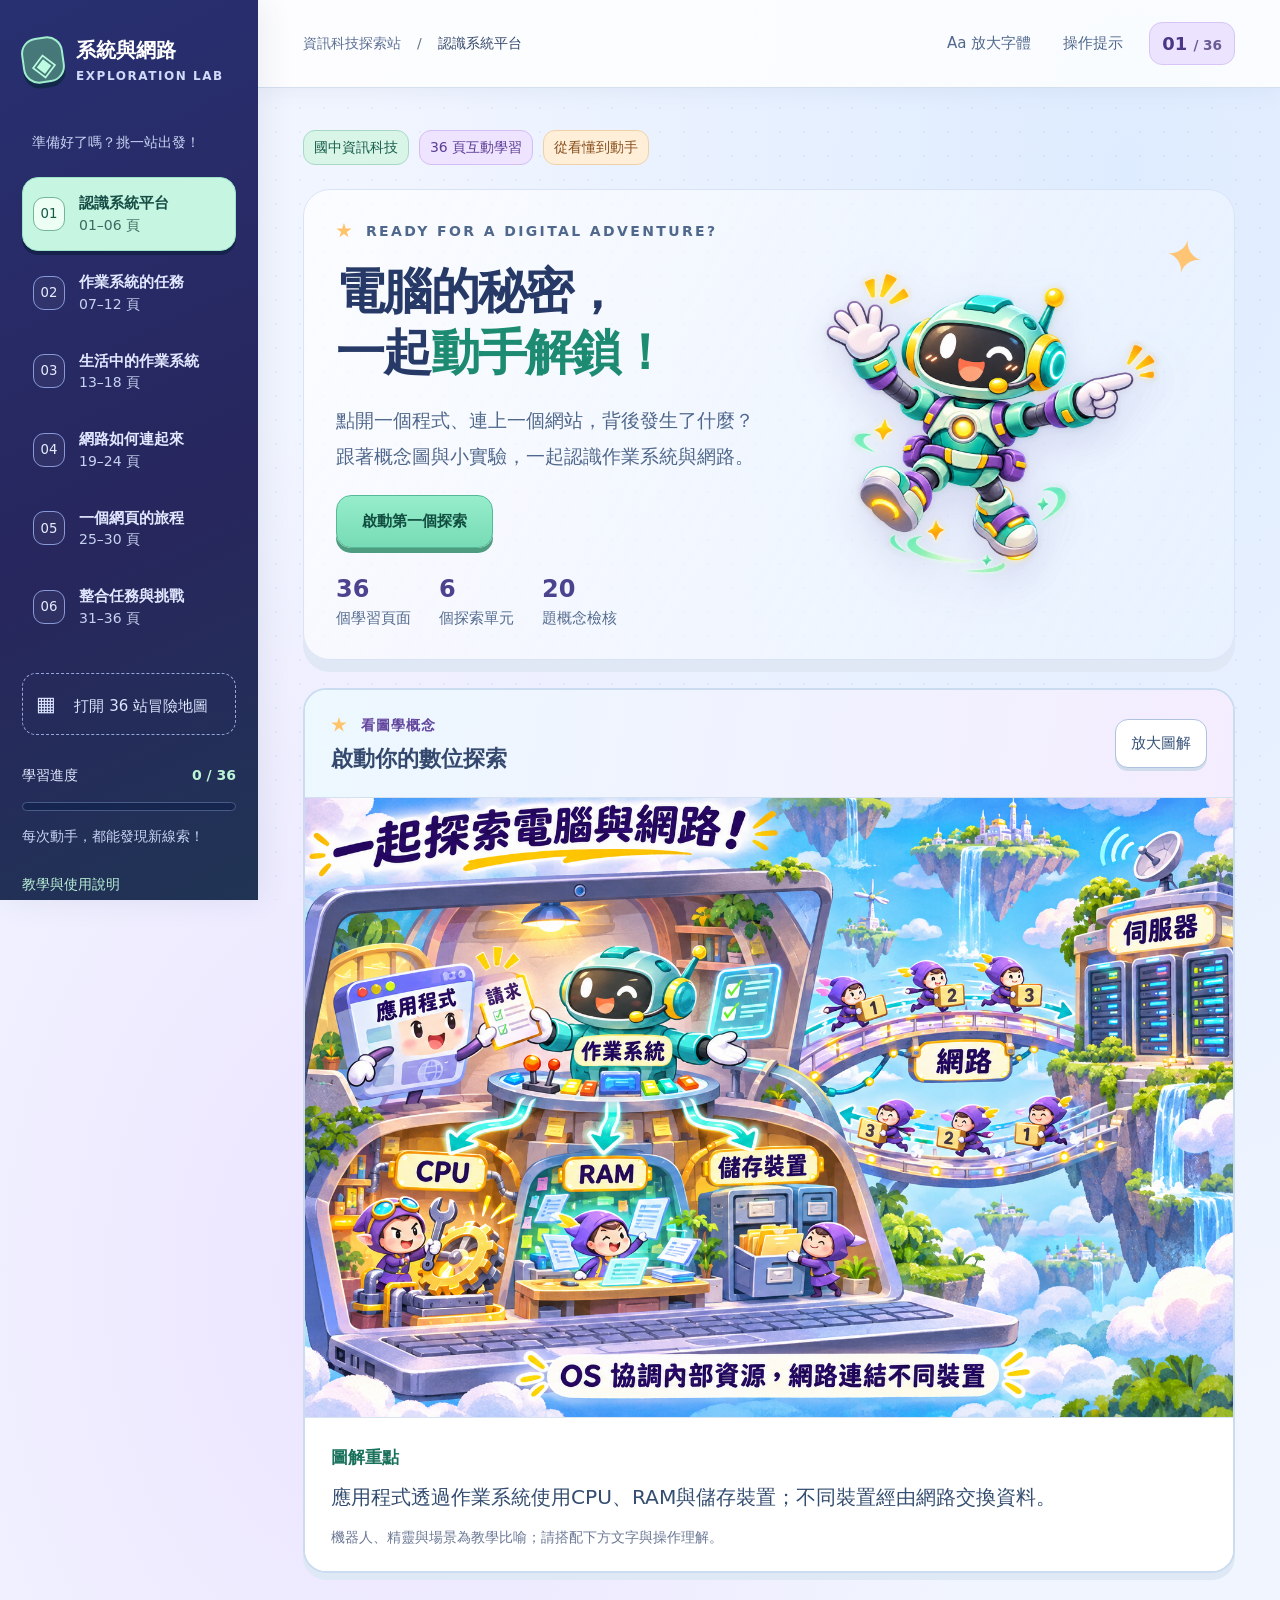
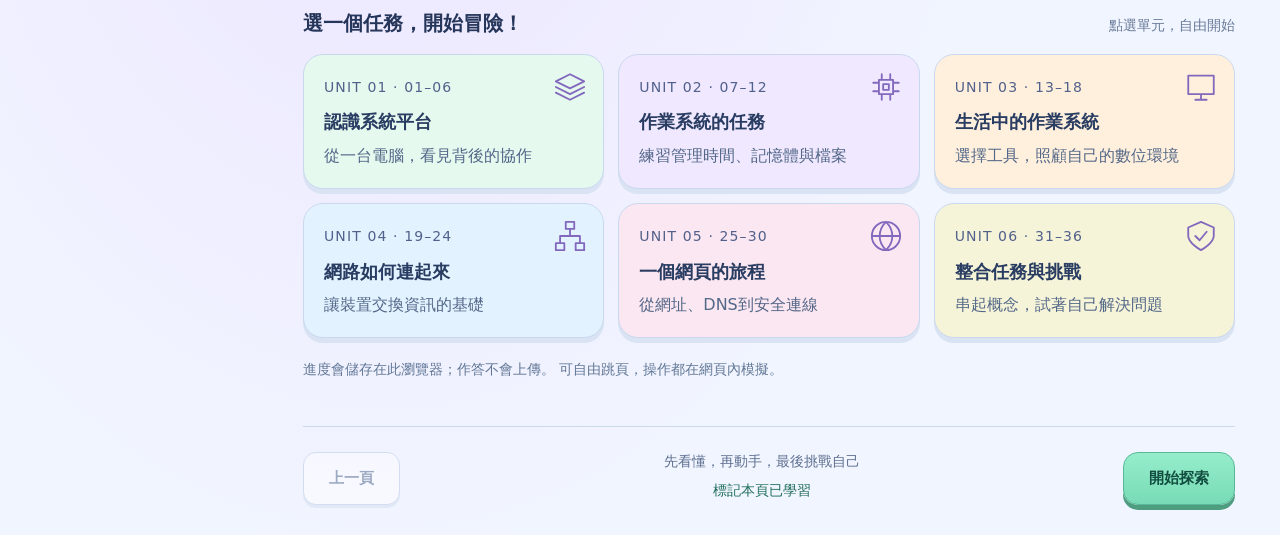
==== system-network-lab/index.html @ 1b8155c4 "Publish illustrated systems and networking course in its own directory" ====
<!doctype html>
<html lang="zh-Hant">
<head>
  <meta charset="UTF-8">
  <meta name="viewport" content="width=device-width,initial-scale=1">
  <meta name="theme-color" content="#101724">
  <meta name="description" content="36 頁互動式資訊科技學習：透過概念圖、操作模擬與即時解析，認識作業系統與網路。">
  <title>系統與網路探索站｜36 個互動學習任務</title>
  <link rel="icon" href="assets/favicon.svg" type="image/svg+xml">
  <link rel="stylesheet" href="style.css">
  <link rel="stylesheet" href="adventure.css">
  <link rel="stylesheet" href="core.css">
  <script defer src="lessons.js"></script>
  <script defer src="core-data.js"></script>
  <script defer src="question-visuals.js"></script>
  <script defer src="core.js"></script>
  <script defer src="app.js"></script>
</head>
<body>
  <a class="skip" href="#main">跳到學習內容</a>
  <aside class="sidebar" aria-label="課程導覽">
    <a class="brand" href="#/lesson/1"><span class="brand-mark" aria-hidden="true">◈</span><span>系統與網路<span class="brand-sub">EXPLORATION LAB</span></span></a>
    <div class="sidebar-label">準備好了嗎？挑一站出發！</div>
    <nav id="unit-nav" aria-label="六個學習單元"></nav>
    <button class="all-pages" id="open-map"><span aria-hidden="true">▦</span> 打開 36 站冒險地圖</button>
    <div class="sidebar-bottom"><div class="progress-caption"><span>學習進度</span><strong id="progress-label">0 / 36</strong></div><div class="progress-track"><div id="progress-bar"></div></div><p>每次動手，都能發現新線索！</p><button class="text-button" id="teaching-button">教學與使用說明</button></div>
  </aside>
  <div class="workspace">
    <header class="topbar"><button id="mobile-map" class="mobile-only icon-button" aria-label="開啟課程目錄">☰</button><div class="breadcrumb"><span>資訊科技探索站</span><span class="divider">/</span><strong id="crumb">探索起點</strong></div><div class="toolbar"><button id="font-toggle" aria-pressed="false" title="放大內文">Aa <span>放大字體</span></button><button id="help-button" aria-label="操作說明">操作提示</button><span class="page-number" id="page-count">01 <span>/ 36</span></span></div></header>
    <main id="main" tabindex="-1"></main>
    <footer class="lesson-footer"><button id="prev" class="secondary">上一頁</button><div class="footer-center"><span id="footer-hint">依自己的步調，開始探索</span><button id="mark-done" class="text-button">標記本頁已學習</button></div><button id="next" class="primary">開始探索</button></footer>
  </div>
  <dialog id="course-dialog" aria-labelledby="course-title"><div class="dialog-head"><div><p class="eyebrow">YOUR LEARNING MAP</p><h2 id="course-title">36 頁探索地圖</h2></div><button class="icon-button close-dialog" aria-label="關閉目錄">✕</button></div><p>自由選擇想探索的主題。打勾代表你已標記完成，測驗成績另行記錄。</p><div id="course-grid"></div></dialog>
  <dialog id="info-dialog" aria-labelledby="info-title"><div class="dialog-head"><h2 id="info-title"></h2><button class="icon-button close-dialog" aria-label="關閉說明">✕</button></div><div id="info-body"></div></dialog>
  <dialog id="illustration-dialog" aria-labelledby="illustration-title">
    <div class="dialog-head"><div><p class="eyebrow">看圖學概念</p><h2 id="illustration-title"></h2></div><button class="icon-button close-dialog" aria-label="關閉知識圖">✕</button></div>
    <div class="illustration-controls"><button class="small-button" data-image-zoom="1" aria-pressed="true">適合畫面</button><button class="small-button" data-image-zoom="2" aria-pressed="false">放大 200%</button><button class="small-button" data-image-zoom="3" aria-pressed="false">放大 300%</button><a id="original-illustration" target="_blank" rel="noopener">開啟原圖</a></div>
    <p class="small-print">放大後可上下左右捲動圖片；手機也可直接開啟原圖查看細節。</p>
    <div class="illustration-scroll" tabindex="0" role="region" aria-label="可捲動的放大知識圖"><img id="large-illustration" alt=""></div>
    <p id="illustration-description"></p>
  </dialog>
  <div id="toast" role="status" aria-live="polite"></div>
</body>
</html>
---- system-network-lab/style.css ----
:root{color-scheme:dark;--bg:#101724;--panel:#182231;--panel2:#1e2a3b;--border:#304052;--text:#f2f5f8;--muted:#b4c2d1;--mint:#8ceac6;--purple:#bca7fa;--orange:#ffc38b;--body-size:1.12rem;--side:258px;font-family:ui-sans-serif,system-ui,-apple-system,"PingFang TC","Microsoft JhengHei",sans-serif}*{box-sizing:border-box}body{margin:0;background:var(--bg);color:var(--text);font-size:var(--body-size);line-height:1.75}button,input,select{font:inherit}button,a,input,select{-webkit-tap-highlight-color:transparent}button{cursor:pointer}button{color:inherit}a{color:var(--mint);text-underline-offset:4px}button:disabled{cursor:default;opacity:.45}button:focus-visible,a:focus-visible,input:focus-visible,select:focus-visible{outline:3px solid var(--mint);outline-offset:5px}button{border:0}h1,h2,h3,p{margin-top:0}h1{font-size:clamp(2.1rem,3.6vw,3.25rem);line-height:1.3;letter-spacing:-.035em;margin-bottom:20px}h2{font-size:1.5rem;line-height:1.4}h3{font-size:1.16rem;line-height:1.5}p{color:var(--muted)}.sidebar{position:fixed;inset:0 auto 0 0;width:var(--side);padding:34px 22px 24px;background:#131d2a;border-right:1px solid #283544;display:flex;flex-direction:column;z-index:20}.brand{text-decoration:none;color:var(--text);font-weight:750;font-size:1.28rem;display:flex;align-items:center;gap:12px;line-height:1.6}.brand-mark{width:42px;height:46px;display:grid;place-items:center;font-size:2rem;color:var(--mint);background:#223b3e;border:1px solid #426360;border-radius:13px}.brand-sub{display:block;color:#a8bbcb;font-size:.63rem;letter-spacing:.13em;font-weight:600}.sidebar-label{font-size:.83rem;color:#9baebf;margin:44px 0 18px 10px}.unit-link{display:flex;align-items:center;gap:14px;border-radius:12px;text-decoration:none;color:var(--muted);padding:14px 10px;margin:5px 0;font-size:.94rem;line-height:1.5;transition:background .2s}.unit-link:hover{background:#243144}.unit-link.active{background:#263e40;color:var(--mint)}.unit-num{border:1px solid #425364;border-radius:9px;width:32px;height:34px;display:grid;place-items:center;font-size:.83rem}.unit-link.active .unit-num{border-color:#598b7b;color:var(--mint)}.unit-title{display:block;font-weight:650}.unit-pages{display:block;font-size:.78rem;color:#a3b3c2}.all-pages{background:transparent;text-align:left;color:var(--muted);font-size:.94rem;margin:20px 8px 0;padding:12px 0}.all-pages span{font-size:1.3rem;margin-right:14px}.sidebar-bottom{margin-top:auto;padding-top:28px;font-size:.8rem}.progress-caption{display:flex;justify-content:space-between;color:var(--muted)}.progress-caption strong{color:var(--mint);font-weight:650}.progress-track{height:5px;border-radius:5px;background:#30404f;margin-top:14px;overflow:hidden}.progress-track div{height:100%;background:var(--mint);transition:width .3s}.sidebar-bottom p{font-size:.78rem;margin:13px 0 20px}.text-button{background:transparent;color:var(--mint);padding:4px 0;font-size:.9rem}.workspace{margin-left:var(--side);min-height:100vh;display:flex;flex-direction:column}.topbar{height:88px;min-height:88px;padding:0 4.4%;border-bottom:1px solid #283544;display:flex;align-items:center;justify-content:space-between;gap:14px}.breadcrumb{display:flex;gap:16px;align-items:center;font-size:.88rem;color:#a9bacb}.breadcrumb strong{font-weight:550;color:var(--text)}.divider{color:#61758c}.toolbar{display:flex;gap:20px;align-items:center}.toolbar button{background:transparent;font-size:.82rem;color:var(--muted);padding:6px}.toolbar button[aria-pressed=true]{color:var(--mint)}.page-number{border-left:1px solid var(--border);padding-left:22px;font-size:1.12rem;font-variant-numeric:tabular-nums}.page-number span{color:#8396ac;font-size:.85rem}.mobile-only{display:none}main{width:100%;max-width:1440px;margin:auto;flex:1;padding:42px 4.4% 30px;outline:none}.eyebrow{font-size:.76rem;letter-spacing:.17em;font-weight:650;color:var(--mint);margin-bottom:17px;display:flex;gap:14px;align-items:center}.eyebrow:before{content:"";display:inline-block;width:22px;height:2px;background:var(--mint)}.lesson-intro{max-width:900px;margin-bottom:30px}.lesson-intro p{max-width:800px;font-size:1.12em;margin-bottom:0;line-height:1.85}.meta-line{display:flex;gap:10px;align-items:center;flex-wrap:wrap;margin-bottom:24px}.tag{font-size:.78rem;border-radius:6px;padding:4px 10px;background:#24343e;color:var(--mint);border:1px solid #3b5659}.tag.purple{background:#302a48;border-color:#4c426b;color:#d3c3ff}.tag.orange{background:#3a3029;border-color:#65503b;color:var(--orange)}.hero{display:grid;grid-template-columns:1.03fr 1fr;align-items:center;gap:20px;padding:14px 0 24px;min-height:405px}.hero h1{font-size:clamp(2.45rem,4.2vw,4rem);line-height:1.25}.hero h1 em{font-style:normal;color:var(--mint)}.hero p{max-width:580px;line-height:1.9}.hero-art{width:112%;margin-left:-6%;filter:drop-shadow(0 22px 32px #050d1880)}.hero-mini{display:flex;gap:28px;margin-top:26px;color:#c8d2df;font-size:.92rem}.hero-mini strong{display:block;font-size:1.5rem;color:var(--text);line-height:1.3}.section-heading{display:flex;justify-content:space-between;gap:16px;align-items:baseline;margin:16px 0}.section-heading h2{font-size:1.25rem;margin:0}.section-heading span{font-size:.85rem;color:#91a5b8}.path-grid{display:grid;grid-template-columns:repeat(3,1fr);gap:14px}.path-card{padding:20px;border:1px solid var(--border);border-radius:15px;background:var(--panel);text-align:left;position:relative;overflow:hidden}.path-card:hover{border-color:#789e9e;transform:translateY(-2px)}.path-card small{display:block;color:var(--mint);font-size:.74rem;letter-spacing:.08em;margin-bottom:9px}.path-card h3{margin:0 0 7px;font-size:1.13rem}.path-card p{font-size:.88rem;line-height:1.6;margin:0}.path-card .card-icon{position:absolute;right:16px;top:14px;color:var(--purple);font-size:1.8rem;opacity:.7}.learning-layout{display:grid;grid-template-columns:minmax(0,1.3fr) minmax(280px,.85fr);gap:24px;align-items:start}.lab{border:1px solid #3c4c62;border-radius:19px;background:linear-gradient(145deg,#1c2b3a,#172230);padding:26px;position:relative;overflow:hidden;min-height:350px}.lab:before{content:"";position:absolute;inset:0;pointer-events:none;background-image:radial-gradient(#a3bac512 .8px,transparent .8px);background-size:20px 20px}.lab>*{position:relative}.lab-heading{display:flex;align-items:center;justify-content:space-between;gap:10px;margin-bottom:18px}.lab-heading h2{font-size:1.12rem;margin:0}.lab-label{color:var(--mint);font-size:.72rem;letter-spacing:.08em;border:1px solid #48685f;border-radius:20px;padding:3px 10px;white-space:nowrap}.instruction{font-size:.95rem;color:#c7d7e6;background:#152331;border-left:3px solid var(--mint);padding:12px 16px;border-radius:4px;margin-bottom:22px}.knowledge{display:grid;gap:13px}.knowledge article{background:var(--panel);border:1px solid #2c3c4d;padding:20px 22px;border-radius:14px}.knowledge h3{display:flex;align-items:center;gap:9px;margin-bottom:8px}.knowledge h3:before{content:"";width:6px;height:6px;background:var(--purple);border-radius:50%;flex-shrink:0}.knowledge p{font-size:1em;line-height:1.8;margin:0}.takeaway{display:flex;gap:16px;align-items:start;border:1px solid #4b5243;border-radius:14px;background:#282c2b;padding:18px 22px;margin-top:25px}.takeaway strong{white-space:nowrap;color:var(--orange);font-size:.95rem}.takeaway p{margin:0;color:#d6dfdd;font-size:1em}.source-line{font-size:.78rem;color:#91a6bb;margin:17px 2px 0}.lesson-footer{display:flex;justify-content:space-between;align-items:center;gap:18px;border-top:1px solid var(--border);margin:0 4.4%;padding:22px 0 28px}.primary,.secondary{padding:12px 25px;border-radius:10px;font-size:.96rem;font-weight:650;min-height:48px}.primary{background:var(--mint);color:#112e29;box-shadow:0 4px 20px #8ceac610}.primary:hover{background:#b0f7dc}.secondary{border:1px solid #46586d;background:#1c2939;color:#e1e9f0}.secondary:hover{background:#2c3b4c}.footer-center{display:flex;flex-direction:column;align-items:center;text-align:center;gap:1px}.footer-center>span{font-size:.79rem;color:#aebfd0}.node-grid{display:grid;grid-template-columns:repeat(2,1fr);gap:13px;margin:24px 0}.node{background:#243448;border:1px solid #506176;padding:20px 12px;border-radius:13px;text-align:center;min-height:110px;transition:.2s;display:flex;flex-direction:column;align-items:center;gap:8px;font-size:1rem}.node:hover{border-color:var(--mint);background:#2a3d50}.node.selected{border-color:var(--mint);box-shadow:0 0 0 1px var(--mint);background:#24443f}.node-icon{font-size:1.7rem;color:var(--purple);line-height:1.2}.node.selected .node-icon{color:var(--mint)}.detail-box{background:#111e2d;border:1px solid #364d60;padding:18px;border-radius:12px;min-height:120px;font-size:1em;color:#d0dde9}.detail-box strong{display:block;color:var(--mint);margin-bottom:6px}.detail-box p{margin:0}.stack{display:flex;flex-direction:column;align-items:center;gap:9px;margin:22px 0}.stack .node{width:95%;min-height:62px;flex-direction:row;justify-content:center;padding:12px}.stack .node:nth-child(2){width:87%}.stack .node:nth-child(3){width:79%}.stack .node:nth-child(4){width:71%}.flow-connector{width:2px;height:14px;background:#739aab;margin:-5px 0}.feedback{padding:15px 18px;border-radius:10px;margin-top:16px;background:#243547;border-left:3px solid var(--purple);font-size:1em;color:#dfe8f4}.feedback.good{background:#1e3a35;border-color:var(--mint)}.feedback.bad{background:#3b2e2c;border-color:var(--orange)}.feedback:empty{display:none}.quiz-question{background:#172333;border:1px solid var(--border);padding:22px;border-radius:14px;margin:18px 0}.quiz-question legend{float:left;width:100%;font-size:1.1rem;font-weight:650;margin-bottom:16px;line-height:1.7}.quiz-question .options{clear:both;display:grid;gap:10px}.option{display:flex;gap:12px;align-items:baseline;padding:12px 14px;border:1px solid #4b5e73;border-radius:9px;cursor:pointer;color:#d5e0eb;font-size:1em}.option:hover{background:#283c50}.option:has(input:checked){background:#294b45;border-color:var(--mint);color:var(--text)}.option input{accent-color:var(--mint);min-width:18px;min-height:18px;margin:0}.quiz-toolbar{display:flex;gap:16px;align-items:center;flex-wrap:wrap;margin-top:18px}.quiz-score{color:var(--mint);font-size:1.15rem}.sequence-pool{display:grid;gap:10px;min-height:80px;margin-bottom:20px}.sequence-item{display:flex;align-items:center;gap:15px;padding:14px;background:#27394a;border:1px solid #54677c;border-radius:10px;text-align:left;font-size:1em}.sequence-item:hover{border-color:var(--mint)}.sequence-item span{color:var(--mint);font-size:.8rem;width:26px}.sequence-slots{display:flex;flex-direction:column;gap:10px}.seq-slot{min-height:58px;padding:12px;border:1px dashed #62788c;border-radius:9px;color:#92aabd;font-size:.95rem;display:flex;gap:12px;align-items:center}.seq-slot.filled{background:#243c3a;border-style:solid;border-color:#4a7f72;color:#e9f4f0;cursor:pointer}.seq-slot b{color:var(--mint);font-size:.85rem}.control-row{display:flex;align-items:center;gap:12px;flex-wrap:wrap;margin:18px 0}.small-button{padding:10px 15px;border-radius:8px;background:#2d4256;border:1px solid #536e86;font-size:.94rem}.small-button:hover{border-color:var(--mint)}.small-button.active{background:#315a4c;border-color:var(--mint)}.timeline{display:flex;gap:6px;min-height:64px;margin:20px 0;flex-wrap:wrap}.time-cell{display:grid;place-items:center;width:42px;min-height:48px;background:#3a5272;border:1px solid #7895be;border-radius:5px;font-size:.95rem}.time-cell.b{background:#4c3d69;border-color:#9c83bf}.time-cell.c{background:#325c50;border-color:#7bab90}.task-bars{display:grid;gap:14px}.task-row{display:grid;grid-template-columns:90px 1fr;align-items:center;gap:10px;font-size:1rem}.task-track{height:18px;background:#102132;border-radius:5px;overflow:hidden}.task-fill{height:100%;background:var(--mint);transition:width .2s}.task-row:nth-child(2) .task-fill{background:var(--purple)}.task-row:nth-child(3) .task-fill{background:var(--orange)}.memory-cols{display:grid;grid-template-columns:1fr 1fr;gap:15px;margin:20px 0}.memory-device{padding:18px 13px;border:1px solid #57718a;border-radius:13px;background:#1a2d3c;min-height:170px}.memory-device h3{color:var(--mint);margin:0 0 13px}.memory-device.storage h3{color:var(--purple)}.memory-chips{display:grid;gap:7px}.memory-chip{background:#385c54;border:1px solid #81bba8;padding:6px;border-radius:4px;font-size:.88rem}.memory-device.storage .memory-chip{background:#463f61;border-color:#a394cb}.memory-meter{height:14px;background:#111c28;border-radius:5px;margin-bottom:10px;overflow:hidden}.memory-meter>div{height:100%;background:var(--mint);transition:width .25s}.file-layout{display:grid;grid-template-columns:1fr 1fr;gap:12px}.file-folder{display:block;background:transparent;font-size:1rem;padding:8px 5px;text-align:left;color:#f3d38d;border-radius:5px;width:100%}.file-folder:hover,.file-folder.active{background:#31475a}.file-path{font-family:ui-monospace,monospace;color:var(--mint);background:#102031;padding:14px;border-radius:8px;font-size:.88rem;overflow-wrap:anywhere;margin-bottom:17px}.file-result{border:1px solid #455b70;background:#1b3040;border-radius:10px;padding:15px;font-size:.93rem}.terminal{background:#071622;border:1px solid #4d677b;border-radius:12px;padding:20px;font-family:ui-monospace,"PingFang TC",monospace;font-size:.94rem;min-height:170px}.terminal p{color:var(--mint);margin-bottom:12px}.terminal-log{white-space:pre-wrap;color:#d3e5f1;min-height:45px}.terminal-form{display:flex;gap:8px;align-items:center;margin-top:12px}.terminal input{width:100%;min-width:0;background:#172e3b;border:1px solid #5a8495;border-radius:5px;padding:8px 11px;color:#fff}.permissions{display:grid;grid-template-columns:1fr auto;gap:14px;padding:20px;background:#26334a;border:1px solid #586980;border-radius:12px;align-items:center}.switch{border:1px solid #718294;min-width:90px;border-radius:20px;background:#182333;padding:7px 15px;font-size:.92rem}.switch[aria-pressed=true]{background:#356552;color:var(--mint);border-color:var(--mint)}.packet-scene{height:240px;position:relative;border-radius:10px;margin:20px 0;background:#112334;overflow:hidden}.packet-svg{width:100%;height:100%}.packet-svg text{fill:#d7e8f6;font-family:inherit;font-size:17px}.packet{fill:var(--mint);stroke:#e9fff6;stroke-width:1}.packet-scene.running .packet{animation:travel 3s both ease-in-out}.packet-scene.running .packet.p2{animation-delay:.35s}.packet-scene.running .packet.p3{animation-delay:.7s}@keyframes travel{0%{transform:translate(0,0)}35%{transform:translate(160px,-48px)}65%{transform:translate(300px,-48px)}100%{transform:translate(450px,0)}}.steps-track{display:grid;gap:12px;margin:20px 0}.trace-step{padding:14px 16px;border-left:3px solid #526276;border-radius:6px;background:#1b2e40;font-size:.98rem;opacity:.55}.trace-step.active{opacity:1;border-color:var(--mint);background:#29433d}.trace-step strong{display:block;color:#edf5fa}.url-bar{display:flex;flex-wrap:wrap;gap:4px;background:#102131;border:1px solid #4a6277;padding:15px 12px;border-radius:10px;margin:20px 0;font-family:ui-monospace,monospace;font-size:1.05rem}.url-part{background:#203f49;color:var(--mint);padding:7px 6px;border-radius:5px;border:1px solid transparent}.url-part:nth-child(2){background:#39324f;color:#d4c1ff}.url-part:nth-child(3){background:#463c2e;color:#ffdc9f}.url-part.selected{border-color:white}.range-group{margin:22px 0}.range-group label{display:flex;justify-content:space-between;gap:15px;font-size:1rem;margin-bottom:12px}.range-group output{color:var(--mint);font-weight:600}.range-group input{width:100%;accent-color:var(--mint);min-height:28px}.metric-grid{display:grid;grid-template-columns:1fr 1fr;gap:14px}.metric{background:#112334;border-radius:10px;padding:17px}.metric strong{font-size:1.65rem;color:var(--mint);display:block}.metric span{font-size:.87rem;color:#c2d4e5}.concept-hub{text-align:center;color:var(--mint);border:1px solid var(--mint);border-radius:15px;padding:14px;margin:20px auto;background:#23453e;max-width:290px;font-weight:700}.concept-branches{display:grid;grid-template-columns:1fr 1fr;gap:12px}.concept-branch{border-top:2px solid var(--purple);background:#233246;border-radius:8px;padding:15px;font-size:.95rem}.concept-branch h3{color:#d5c4ff}.concept-branch button{display:block;text-align:left;background:transparent;padding:8px 0;color:#deebf5;font-size:1em;text-decoration:underline;text-underline-offset:5px}.trouble-choice{display:block;width:100%;text-align:left;background:#253a4c;border:1px solid #536c81;border-radius:10px;margin:10px 0;padding:15px;font-size:1rem}.trouble-choice:hover{border-color:var(--mint)}.review-grid{display:grid;gap:12px}.review-row{display:flex;gap:15px;align-items:center;justify-content:space-between;padding:18px 20px;border:1px solid #41586c;border-radius:12px;background:#1b2c3c}.review-row p{margin:4px 0 0;font-size:.92rem}.review-row button{flex-shrink:0}.finish-art{text-align:center;padding:20px 0}.finish-symbol{display:inline-grid;place-items:center;width:115px;height:115px;border-radius:35px;border:1px solid var(--mint);background:#294b43;font-size:3.5rem;color:var(--mint);box-shadow:0 0 70px #8ceac614}.finish-stats{display:grid;grid-template-columns:repeat(3,1fr);gap:14px;margin:24px 0}.finish-stats>div{padding:20px;background:var(--panel);border:1px solid var(--border);border-radius:12px;text-align:center}.finish-stats strong{display:block;font-size:1.8rem;color:var(--mint)}.finish-stats span{font-size:.9rem;color:var(--muted)}.notes-input{width:100%;min-height:100px;resize:vertical;color:var(--text);background:#112333;border:1px solid #58748e;border-radius:10px;padding:14px;font:inherit;margin:10px 0 20px}.small-print{font-size:.85rem;color:#a6bbcc}.skip{position:fixed;left:20px;top:-90px;z-index:100;background:var(--mint);color:#102333;padding:10px 20px}.skip:focus{top:15px}dialog{max-width:1100px;width:calc(100% - 50px);max-height:88vh;overflow:auto;background:#172332;color:var(--text);border:1px solid #587086;border-radius:20px;padding:32px;box-shadow:0 40px 150px #0009}dialog::backdrop{background:#030b18bd;backdrop-filter:blur(6px)}.dialog-head{display:flex;justify-content:space-between;align-items:start;gap:20px;margin-bottom:18px}.dialog-head h2{margin-bottom:0}.dialog-head .eyebrow{margin-bottom:10px}.icon-button{background:#293c50;border:1px solid #536a80;border-radius:8px;min-width:42px;min-height:42px;font-size:1.05rem}#course-grid{display:grid;grid-template-columns:repeat(2,1fr);gap:22px}.map-unit{background:#1d2d3f;border:1px solid #3d5268;border-radius:13px;padding:18px}.map-unit h3{color:var(--mint);margin-bottom:14px}.map-page{display:flex;width:100%;align-items:center;gap:12px;text-align:left;border-radius:6px;padding:10px 9px;background:transparent;color:#dce6f1;font-size:.95rem}.map-page:hover,.map-page.current{background:#30475a}.map-page small{color:#9bb0c7;font-size:.8rem;min-width:24px}.map-page .check{color:var(--mint);margin-left:auto}#info-body{font-size:1em}#info-body li{margin-bottom:12px}#toast{position:fixed;bottom:24px;left:calc(50% + 110px);transform:translateX(-50%);background:#d9fff0;color:#163f33;padding:12px 24px;border-radius:10px;z-index:100;box-shadow:0 10px 40px #0005;font-size:1rem;opacity:0;pointer-events:none;transition:opacity .2s;max-width:90vw}#toast.show{opacity:1}.large-font{--body-size:1.3rem}.large-font .lesson-intro p{font-size:1.05em}.quiz-wide{max-width:1000px}.quiz-wide .lab{padding:24px}.learning-layout.full{display:block}.network-topology{display:flex;align-items:center;justify-content:center;gap:8px;margin:22px 0;flex-wrap:wrap}.network-topology .node{min-height:100px;flex:1;min-width:100px}.network-topology .wire{width:20px;height:2px;background:var(--mint)}
@media(min-width:1600px){:root{--side:284px}.sidebar{padding:38px 28px}.unit-link{padding:17px 10px}.sidebar-label{margin-top:58px}.hero{min-height:470px}.path-card{padding:24px}.topbar{padding-left:5%;padding-right:5%}}
@media(max-width:1150px){:root{--side:220px}.sidebar{padding:25px 14px}.topbar{padding:0 25px}.breadcrumb>span:first-child,.toolbar button span{display:none}main{padding:32px 25px 25px}.learning-layout{grid-template-columns:1fr}.knowledge{grid-template-columns:repeat(3,1fr)}.knowledge article{padding:18px 16px}.hero{grid-template-columns:1.1fr .9fr}.hero h1{font-size:2.65rem}.hero-art{width:120%;margin-left:-12%}.path-grid{grid-template-columns:repeat(2,1fr)}.lesson-footer{margin:0 25px}.sidebar-label{margin-top:28px}.unit-link{gap:10px}.unit-title{font-size:.88rem}}
@media(max-width:760px){:root{--side:0px;--body-size:1.08rem}.sidebar{display:none}.workspace{margin:0}.topbar{height:72px;min-height:72px;padding:0 18px}.mobile-only{display:block}.breadcrumb{gap:0;font-size:.82rem}.breadcrumb .divider{display:none}.toolbar{gap:8px}.toolbar button{font-size:.76rem}.toolbar #help-button{display:none}.page-number{padding-left:10px;font-size:1rem}.hero{grid-template-columns:1fr;gap:0;padding-top:0}.hero h1{font-size:2.8rem}.hero-art{width:100%;max-height:310px;object-fit:contain;margin:0}.hero-mini{gap:24px;margin-top:20px}.hero p{font-size:1em}.hero-mini strong{font-size:1.4rem}main{padding:28px 20px 22px}.eyebrow{font-size:.7rem}.path-grid{grid-template-columns:1fr 1fr;gap:10px}.path-card{padding:17px 13px}.path-card .card-icon{display:none}.path-card h3{font-size:1rem}.path-card p{font-size:.83rem}.knowledge{grid-template-columns:1fr}.knowledge article{padding:20px}.learning-layout{gap:18px}.lesson-intro{margin-bottom:25px}.lesson-intro p{font-size:1em}.lab{padding:20px;min-height:300px}.takeaway{display:block;padding:18px}.takeaway strong{display:block;margin-bottom:6px}.lesson-footer{margin:0 20px;gap:12px;flex-wrap:wrap}.lesson-footer>.primary,.lesson-footer>.secondary{padding:11px 18px}.footer-center{order:3;width:100%;flex-direction:row;justify-content:space-between;gap:10px}.footer-center>span{font-size:.75rem}.footer-center button{font-size:.83rem}#course-grid{grid-template-columns:1fr}dialog{padding:24px;width:calc(100% - 24px)}#toast{left:50%;width:max-content;max-width:90vw}.finish-stats{gap:9px}.finish-stats>div{padding:16px 8px}.finish-stats span{font-size:.8rem}.finish-stats strong{font-size:1.4rem}.concept-branches{grid-template-columns:1fr}.review-row{flex-wrap:wrap}.permissions{grid-template-columns:1fr auto;padding:15px}.quiz-question{padding:18px}.terminal{padding:14px}.terminal-form{flex-wrap:wrap}.terminal-form input{flex:1;min-width:120px}.terminal-form button{width:100%}}
@media(prefers-reduced-motion:reduce){*,*:before,*:after{animation-duration:.01ms!important;transition-duration:.01ms!important;scroll-behavior:auto!important}}
@media print{.sidebar,.topbar,.lesson-footer,.control-row,.toolbar{display:none}.workspace{margin:0}body{background:white;color:#111}main{max-width:none}.lab,.knowledge article,.takeaway{break-inside:avoid;background:#fff;color:#111}p,.source-line{color:#333}}
/* Readable lesson text and controls at laptop, tablet and zoomed sizes. */
:root{--body-size:1.2rem}
.sidebar{overflow-y:auto}
.sidebar>*{flex-shrink:0}
.brand-sub{font-size:.75rem}
.sidebar-label,.unit-pages,.sidebar-bottom,.sidebar-bottom p,.eyebrow,.tag,.path-card small,.lab-label,.source-line,.footer-center>span,.section-heading span{font-size:.875rem}
.unit-title,.toolbar button,.all-pages{font-size:.94rem}
.path-card p{font-size:1rem}
.knowledge h3{font-size:1.25rem}
.large-font .instruction,.large-font .node,.large-font .small-button,.large-font .option,.large-font .sequence-item,.large-font .seq-slot,.large-font .trouble-choice,.large-font .trace-step,.large-font .file-folder,.large-font .file-result,.large-font .terminal,.large-font .switch{font-size:1.2rem}
.large-font .quiz-question legend{font-size:1.3rem}
.packet-captions{display:flex;justify-content:space-between;font-size:1rem;color:#d5e5f1;margin-top:-10px;margin-bottom:12px}
.learning-layout>*,.knowledge article{min-width:0}
.knowledge p,.detail-box,.review-row{overflow-wrap:anywhere}
.url-part{min-width:0;overflow-wrap:anywhere}
.download-link{display:inline-block;text-decoration:none;margin:10px 0}
details summary{cursor:pointer;color:var(--mint);padding:12px 0}
.knowledge-illustration{margin:0 0 36px;border:1px solid #4b6378;border-radius:19px;overflow:hidden;background:#142130}
.illustration-heading{display:flex;justify-content:space-between;align-items:center;gap:18px;padding:23px 26px;border-bottom:1px solid var(--border)}
.illustration-heading .eyebrow{margin-bottom:7px;letter-spacing:.08em}
.illustration-heading h2{font-size:1.35rem;margin:0}
.illustration-heading button{white-space:nowrap}
.illustration-preview{display:block;width:100%;padding:0;background:#101724;text-align:left}
.illustration-preview img{display:block;width:100%;height:auto;aspect-ratio:3/2;object-fit:contain}
.knowledge-illustration figcaption{padding:22px 26px;background:#1c2c3b;border-top:1px solid var(--border)}
.knowledge-illustration figcaption>strong{color:var(--mint);font-size:1.05rem}
.knowledge-illustration figcaption p{margin:6px 0 10px;color:#e0e9f2;font-size:1.05em}
#illustration-dialog{width:calc(100% - 36px);max-width:1500px;max-height:94vh}
.illustration-controls{display:flex;gap:10px;align-items:center;flex-wrap:wrap;margin-bottom:12px}
.illustration-controls button[aria-pressed=true]{color:#102b27;background:var(--mint);border-color:var(--mint)}
.illustration-controls a{font-size:1rem;padding:8px}
.illustration-scroll{max-height:65vh;overflow:auto;background:#0d1420;border:1px solid #455b70;border-radius:9px;overscroll-behavior:contain}
.illustration-scroll img{display:block;height:auto;max-width:none}
#illustration-description{margin:15px 0 0;color:#d3e4ef}
@media(max-width:760px){.illustration-heading{padding:19px 16px;align-items:flex-start}.illustration-heading h2{font-size:1.15rem}.illustration-heading .eyebrow{font-size:.875rem}.illustration-heading button{font-size:.875rem;padding:9px 11px}.knowledge-illustration figcaption{padding:18px 16px}.knowledge-illustration{margin-bottom:26px}#illustration-dialog{padding:19px;width:calc(100% - 16px)}.illustration-scroll{max-height:62vh}.illustration-controls .small-button{font-size:.9rem;padding:9px 10px}}
@media(max-width:760px){.toolbar button,.eyebrow,.footer-center>span,.footer-center button{font-size:.875rem}.path-card p{font-size:.95rem}.hero-mini{font-size:.9rem}.page-number span{font-size:.875rem}.toolbar{gap:4px}.breadcrumb{font-size:.875rem}.large-font{--body-size:1.3rem}}
---- system-network-lab/adventure.css ----
/* A bright science-adventure theme. Lesson semantics and progress stay intact. */
:root{color-scheme:light;--bg:#f1f5ff;--panel:#fff;--panel2:#e9f0ff;--border:#c8d5ed;--text:#25365a;--muted:#52688b;--mint:#157861;--purple:#7954bf;--orange:#a75a16}
body{background:radial-gradient(ellipse at 88% 8%,#deecff 0,transparent 48%),radial-gradient(ellipse at 30% 60%,#ece3ff 0,transparent 48%),#f1f5ff}
body:before{content:"";position:fixed;inset:0;pointer-events:none;background-image:radial-gradient(#6977c416 .9px,transparent .9px);background-size:24px 24px;z-index:-1}
.sidebar{background:linear-gradient(155deg,#283071,#27265d 58%,#203454);border-right:0;color:#f1f5ff;box-shadow:5px 0 30px #253a5c15}
.brand{color:#fff}.brand-mark{color:#bdfce0;background:#467879;border:2px solid #a1edcf;border-radius:16px;transform:rotate(-8deg);box-shadow:0 5px 0 #13294b}
.brand-sub{color:#d0daf9}.sidebar-label,.sidebar-bottom p{color:#c8d5f4}.unit-link{color:#e0e7ff;border:1px solid transparent;border-radius:16px;transition:transform .2s,background .2s}.unit-link:hover{background:#ffffff17;transform:translateX(4px)}
.unit-link.active{background:#c6f5e1;color:#164d45;border-color:#9ae3c7;box-shadow:0 4px 0 #17224c}.unit-num{border:1px solid #8799d7;border-radius:11px;background:#ffffff0b;color:#e5ebff}.unit-link.active .unit-num{color:#175a48;background:#edfff5;border-color:#72b69a}.unit-pages{color:#c6d2f0}.unit-link.active .unit-pages{color:#3e6b61}
.all-pages{color:#dce6ff;border:1px dashed #95a5dd;border-radius:14px;padding:12px 13px;margin:24px 0 0}.all-pages:hover{background:#ffffff12}
.sidebar-bottom .text-button{color:#b9f1d8}.progress-caption{color:#e2e8ff}.progress-caption strong{color:#bcf6d8}.progress-track{height:9px;background:#16254e;border:1px solid #465b87}.progress-track div{background:linear-gradient(90deg,#83e7c6,#c1abfc,#ffca81)}
.topbar{background:#ffffffcf;border-bottom:1px solid #d4dff0;box-shadow:0 4px 20px #384f7810}.breadcrumb{color:#5e7195}.breadcrumb strong{color:#35486b}.toolbar button{color:#51688c}.toolbar button:hover{color:#6940ad}.toolbar button[aria-pressed=true]{color:#126b56}.page-number{color:#4b3786;background:#ece4ff;border:1px solid #d6c5f6;border-radius:13px;padding:5px 12px;font-weight:750;white-space:nowrap}.page-number span{color:#6c5a94}
h1{color:#263967}.hero h1 em{color:#1c8b72}.eyebrow{color:#62459d}.eyebrow:before{width:16px;height:16px;background:#ffc36b;clip-path:polygon(50% 0%,61% 35%,98% 35%,68% 57%,79% 91%,50% 70%,21% 91%,32% 57%,2% 35%,39% 35%)}
.tag{background:#d9f5e8;color:#185f4c;border-color:#a7d8c5;border-radius:12px}.tag.purple{background:#eee4ff;color:#5d3c93;border-color:#d3bdf2}.tag.orange{background:#ffefd9;color:#88511e;border-color:#eed1a9}
.hero{background:linear-gradient(120deg,#ffffffb0,#edf5ff77);border:1px solid #d8e4f5;border-radius:27px;padding:28px 32px;margin-bottom:28px;box-shadow:0 12px 0 #e0e8f5;min-height:385px;position:relative;overflow:hidden}.hero:after{content:"✦";position:absolute;right:30px;top:25px;color:#ffc575;font-size:3rem;transform:rotate(12deg)}.hero-art{width:112%;max-height:430px;object-fit:contain;margin-left:-7%;filter:drop-shadow(0 15px 20px #5344a12a);animation:guide-float 4.5s ease-in-out infinite}.hero-mini{color:#536b8e}.hero-mini strong{color:#4c438f}.hero p{color:#50688c}.hero h1{font-size:clamp(2.45rem,3.8vw,3.8rem)}
.primary{background:linear-gradient(#96edcb,#77dbb6);color:#124e40;border:1px solid #55b896;border-radius:15px;box-shadow:0 5px 0 #4f9d81;transition:transform .15s,box-shadow .15s}.primary:hover{background:linear-gradient(#b8f8df,#8de5c2);transform:translateY(-2px);box-shadow:0 7px 0 #4f9d81}.primary:active{transform:translateY(3px);box-shadow:0 1px 0 #4f9d81}
.secondary,.small-button,.icon-button{color:#365178;background:#fff;border:1px solid #afc2df;border-radius:13px;box-shadow:0 3px 0 #d0dcec;transition:transform .15s,background .15s}.secondary:hover,.small-button:hover,.icon-button:hover{background:#edf3ff;border-color:#8c9dc4;transform:translateY(-1px)}.small-button.active{background:#d9f7e8;border-color:#62af8b;color:#1c654e}.text-button{color:#206f5c}.footer-center>span{color:#5e7090}.lesson-footer{border-top:1px solid #cdd9ed}
.path-card{background:#fff;border:1px solid #c9d8ee;border-radius:20px;box-shadow:0 5px 0 #d9e3f3;transition:transform .2s,box-shadow .2s}.path-card:nth-child(6n+1){background:#e5f9ef}.path-card:nth-child(6n+2){background:#efe8ff}.path-card:nth-child(6n+3){background:#fff0dd}.path-card:nth-child(6n+4){background:#e2f3ff}.path-card:nth-child(6n+5){background:#fbe7f1}.path-card:nth-child(6n+6){background:#f5f4d8}.path-card:hover{transform:translateY(-5px) rotate(-.7deg);box-shadow:0 10px 0 #d4ddf0;border-color:#99acd0}.path-card small{color:#52618b}.path-card h3{color:#293c62}.path-card p{color:#536788}.path-card .card-icon{color:#8369bd;opacity:1}
.section-heading span{color:#687a98}.lesson-intro{position:relative;padding-right:112px}.lesson-intro h1{max-width:900px}.guide-buddy{position:absolute;right:0;top:0;width:100px;padding:0;background:transparent;transition:transform .2s}.guide-buddy img{width:100%;height:auto;display:block;filter:drop-shadow(0 5px 8px #4a699b22)}.guide-buddy span{display:block;font-size:.875rem;background:#fff3d9;border:1px solid #e8c88d;border-radius:20px;color:#745122;padding:3px 8px;margin-top:-5px}.guide-buddy:hover{transform:rotate(5deg) translateY(-3px)}
.knowledge-illustration{border:2px solid #cbdcf1;border-radius:23px;background:#fff;box-shadow:0 7px 0 #dfe8f5}.illustration-heading{background:linear-gradient(100deg,#edf8ff,#f4edff);border-bottom:1px solid #d6e1f0}.illustration-heading h2{color:#34496d}.illustration-preview{background:#dff2ff}.knowledge-illustration figcaption{background:#fff;border-top:1px solid #d7e4f2}.knowledge-illustration figcaption>strong{color:#19715c}.knowledge-illustration figcaption p{color:#344d70}.metaphor-note{display:block;font-size:.875rem;color:#6b7894;margin-top:8px}
.lab{background:linear-gradient(140deg,#fff,#f1f6ff);border:2px solid #c9d7ef;border-radius:22px;box-shadow:0 6px 0 #e0e7f4}.lab:before{background-image:radial-gradient(#7186ad16 .8px,transparent .8px)}.lab-label{background:#e1f5ed;color:#226e59;border-color:#a8cfbe}.lab-heading h2{color:#3d4f79}.instruction{background:#fff0cd;border-left:4px solid #e9ad41;color:#735221;border-radius:10px}.knowledge article{background:#fff;border:1px solid #cbd9ee;box-shadow:0 4px 0 #e3eaf5;border-radius:19px}.knowledge article:nth-child(2){border-top:4px solid #b8a0e4}.knowledge article:nth-child(1){border-top:4px solid #7fcaac}.knowledge article:nth-child(3){border-top:4px solid #f1c17e}.knowledge h3{color:#34466a}.knowledge p{color:#506588}.takeaway{background:#fff4dc;border-color:#e5cd9e;border-radius:17px}.takeaway p{color:#76572c}.takeaway strong{color:#9b5919}.source-line{color:#627694}
.node{background:#edf2ff;color:#354c72;border:2px solid #b8c8e4;border-radius:17px;box-shadow:0 3px 0 #d9e1ef}.node:hover{background:#e6e9ff;border-color:#9984cb;transform:translateY(-2px)}.node.selected{background:#d9f7e9;border-color:#6eb493;box-shadow:0 3px 0 #bddacb;color:#1b644c}.node-icon{color:#8467b5}.node.selected .node-icon{color:#23805d}.flow-connector{background:#83b8ae}.detail-box{background:#eaf3ff;color:#355372;border:1px solid #b8d0e7;border-radius:16px}.detail-box strong{color:#266c64}.detail-box p{color:#496486}
.feedback{background:#ede9ff;color:#4c3f78;border-color:#a991d0;border-radius:13px}.feedback.good{background:#def7e7;color:#225d48;border-color:#5dba88;animation:success-pop .3s ease-out}.feedback.bad{background:#fff0dc;color:#88522b;border-color:#e5b26b}.quiz-question{background:#fff;border:1px solid #bfd0e8;border-radius:19px}.quiz-question legend{color:#344c72}.option{background:#f6f8ff;color:#40567a;border:1px solid #b9c9e5;border-radius:13px}.option:hover{background:#e9edff}.option:has(input:checked){background:#dff7e9;border-color:#6ab08c;color:#20543f}.option input{accent-color:#24875f}.quiz-score{color:#1f7456}
.sequence-item{background:#ede8ff;color:#59427b;border:1px solid #bca8df;border-radius:14px;box-shadow:0 3px 0 #d9cfee}.sequence-item span{color:#8c70bb}.seq-slot{background:#f8faff;border-color:#8fa9c7;color:#6c7f99;border-radius:12px}.seq-slot.filled{background:#def5e8;border-color:#86bb9e;color:#2c5e46}.seq-slot b{color:#23735b}.small-print{color:#617796}
.task-track{background:#dde6f4}.task-fill{background:#61b89d}.task-row:nth-child(2) .task-fill{background:#aa8edb}.task-row:nth-child(3) .task-fill{background:#e6b773}.time-cell{background:#dce7fc;color:#3a5d8d;border-color:#8da8d0}.time-cell.b{background:#e8dbfa;color:#694b8f;border-color:#b49ad4}.time-cell.c{background:#d9f1e3;color:#31674d;border-color:#8cb79b}
.memory-device{background:#e4f7ee;border-color:#9bcab5}.memory-device.storage{background:#eee7fc;border-color:#baabd6}.memory-device h3{color:#27795b}.memory-device.storage h3{color:#7959a7}.memory-meter{background:#c8e4d7}.memory-meter>div{background:#5eb18f}.memory-chip{background:#ceeadb;color:#2b634d;border-color:#90b79e}.memory-device.storage .memory-chip{background:#dfd3f4;color:#644884;border-color:#ae99cd}
.file-folder{color:#8d621e}.file-folder:hover,.file-folder.active{background:#e9effb}.file-result{background:#eef4ff;color:#385377;border-color:#b3c6e0}.file-result .file-folder{color:#3d6088!important}.file-path{background:#263a5c;color:#c8f1e1}.terminal{color:#e9f3ff;background:#152a43;border-color:#7a92b1}.terminal p{color:#b9efd5}.terminal .small-button{background:#dce8fa}.terminal input{background:#203d59;color:#fff;border-color:#9ab8c9}.terminal-log{color:#e6f5ff}
.permissions{background:#ecebfc;color:#4b4c78;border-color:#b5b6d8}.switch{background:#fff;color:#5a6783;border-color:#a6b7d0}.switch[aria-pressed=true]{background:#c8efd9;color:#235e45;border-color:#72b093}.trace-step{background:#e5ecfa;color:#4c6387;border-color:#a2b3cf;opacity:.75}.trace-step strong{color:#3c5278}.trace-step.active{background:#def3e8;border-color:#6aaf90;opacity:1}.url-bar{background:#e2e9f6;border-color:#a9bddb}.url-part{background:#d0eae8;color:#1c655c}.url-part:nth-child(2){background:#e3d7fa;color:#61478a}.url-part:nth-child(3){background:#f9e1c0;color:#85521f}.url-part.selected{border-color:#735496}
.range-group output{color:#217760}.range-group input{accent-color:#3ba482}.metric{background:#e7effc;border:1px solid #c5d6ec}.metric strong{color:#3b6b94}.metric span{color:#4d6a90}.concept-hub{background:#d8f3e5;color:#24624b;border-color:#7caf94}.concept-branch{background:#efe9fc;color:#4e4f78;border-color:#a78bcf}.concept-branch h3{color:#6d4f98}.concept-branch button{color:#4b6083}.trouble-choice{background:#eaf0fc;color:#3d577c;border-color:#aabede}.trouble-choice:hover{background:#dbeef5;border-color:#6c9f9f}.review-row{background:#fff;border-color:#bed0e6}.review-row p{color:#5c7291}.finish-symbol{background:#def6e8;border:2px solid #75bc96;color:#3c8870;box-shadow:0 8px 0 #d5e5db}.finish-stats>div{background:#fff;border-color:#c8d8eb;box-shadow:0 5px 0 #e0e8f4;border-radius:18px}.finish-stats strong{color:#3d7f6a}.notes-input{background:#fff;color:#354b6d;border-color:#acbfdc}
dialog{color:#30496c;background:#f3f7ff;border:2px solid #b3c7e5;box-shadow:0 30px 110px #2b346744}dialog::backdrop{background:#1c255b8c;backdrop-filter:blur(5px)}.map-unit{background:#fff;border-color:#c8d7ed}.map-unit h3{color:#6c4e9b}.map-page{color:#40587c}.map-page:hover,.map-page.current{background:#e2f3e9}.map-page small{color:#657b9b}.map-page .check{color:#277a57}.illustration-controls button[aria-pressed=true]{background:#c9f2de;color:#21654d;border-color:#79b899}.illustration-scroll{background:#dff1ff;border-color:#adc6e5}#illustration-description{color:#4e6889}details summary{color:#356e9a}.download-link{color:#164e3c!important}#toast{background:#d3f8df;color:#255d3f;border:1px solid #8ccaa2;box-shadow:0 8px 0 #9cb5a04d}.skip{background:#ffdda0;color:#604619}
@keyframes guide-float{0%,100%{transform:translateY(0) rotate(-2deg)}50%{transform:translateY(-12px) rotate(2deg)}}
@keyframes success-pop{0%{transform:scale(.98)}70%{transform:scale(1.015)}100%{transform:scale(1)}}
@media(max-width:1150px){.hero{padding:24px}.hero-art{width:120%;margin-left:-12%}.lesson-intro{padding-right:100px}.guide-buddy{width:86px}}
@media(max-width:760px){.hero{padding:24px 20px 12px;grid-template-columns:1.25fr .75fr;gap:0;min-height:310px;margin-bottom:28px}.hero h1{font-size:2.1rem;position:relative;z-index:1}.hero p{font-size:1rem}.hero .eyebrow{font-size:.75rem;max-width:240px}.hero-art{width:165%;max-height:260px;margin-left:-32%;align-self:start;margin-top:42px;opacity:.98}.hero-mini{gap:18px;font-size:.85rem}.hero-mini strong{font-size:1.4rem}.hero:after{font-size:2rem;right:16px;top:10px}.hero .primary{font-size:.9rem;padding:12px 15px}.lesson-intro{padding-right:0;padding-top:0}.lesson-intro h1{padding-right:70px}.guide-buddy{width:70px;top:38px}.guide-buddy span{font-size:.875rem;padding:2px 3px}.topbar{background:#ffffffed}.path-card{border-radius:17px}.page-number{padding:4px 8px}.toolbar{gap:4px}.illustration-heading{gap:12px}.primary,.secondary{border-radius:13px}.guide-buddy:hover{transform:none}}
@media(max-width:380px){.hero{display:block;padding:24px 18px 18px}.hero-art{display:none}.hero h1{font-size:2.25rem}.hero-mini{gap:24px}.guide-buddy{width:66px}.lesson-intro h1{padding-right:68px}}
@media(prefers-reduced-motion:reduce){.hero-art,.feedback.good{animation:none}.path-card:hover,.unit-link:hover,.primary:hover,.guide-buddy:hover{transform:none}}
@media print{body{background:white}.knowledge-illustration{break-inside:avoid}.guide-buddy{display:none}.knowledge p,.takeaway p{color:#222}}

.packet{fill:#8ceac6}
---- system-network-lab/core.css ----
.core-section{margin:2rem 0;padding:clamp(20px,3.5vw,38px);background:#fff;border:2px solid #b8c8fa;border-radius:28px;box-shadow:0 10px 0 #dce4ff,0 22px 44px #4940820d;color:#26345b;scroll-margin-top:110px;overflow-wrap:anywhere}
.core-heading{display:flex;align-items:start;justify-content:space-between;gap:18px;margin-bottom:20px}.core-heading h2{font-size:1.55rem;line-height:1.5;margin:0}.core-heading .eyebrow{margin:0 0 8px;color:#6143ad}.core-source{flex-shrink:0;background:#efeaff;color:#563990;border-radius:12px;padding:8px 12px;font-size:.9rem;font-weight:750}.core-section>p{line-height:1.95;margin:0 0 20px}.core-section h3{font-size:1.1rem;line-height:1.6;margin:0 0 10px}.core-section a{color:#4c36a3;text-underline-offset:4px}.core-cards{display:grid;grid-template-columns:repeat(auto-fit,minmax(min(100%,260px),1fr));gap:14px;margin:22px 0}.core-cards article{background:#edf7fd;border:1px solid #b8d9ef;border-radius:18px;padding:22px}.core-cards p{margin:0;line-height:1.9}.core-table{overflow-x:auto;margin:24px 0;border:1px solid #c7d1f2;border-radius:16px}.core-table table{border-collapse:collapse;width:100%;font-size:1rem;line-height:1.8;min-width:460px}.core-table th,.core-table td{padding:16px 18px;border-bottom:1px solid #d8dff5;text-align:left;vertical-align:top}.core-table thead th{background:#e9eaff}.core-table tbody th{width:32%;background:#f3f6ff}.core-table tr:last-child>*{border-bottom:0}.core-model{padding:24px;margin:26px 0;border-radius:20px;background:#f2f2ff;border:1px solid #c9c6f4}.core-model>p{margin:0 0 18px;line-height:1.9}.core-choice-row{display:flex;flex-wrap:wrap;gap:12px;margin:16px 0}.core-section button{font:inherit;font-size:1rem;white-space:normal;line-height:1.6}.core-section button[aria-pressed=true]{background:#6349b9;color:#fff;border-color:#51359d}.core-status{min-height:3.5em;padding:18px 20px;background:#fff;border-left:5px solid #8d72d1;border-radius:10px;line-height:1.85;margin-top:18px;color:#34335c}.five-units{display:grid;grid-template-columns:1fr 2fr 1fr 1fr;gap:12px;align-items:center}.five-units button{border:2px solid #a8bcf0;border-radius:16px;background:#e2edff;padding:20px 14px;box-shadow:0 4px 0 #c3cff2;cursor:pointer;color:#293a69}.cpu-group{background:#e9dcfc;border:2px dashed #a58bcf;border-radius:20px;padding:16px;display:grid;gap:12px;text-align:center}.cpu-group button{background:#fbf5ff}.cache-tower{display:grid;gap:10px;justify-items:center;margin:24px 0}.cache-tower span{padding:15px;background:#e4e8fa;border:2px solid #b6c0e7;border-radius:14px;text-align:center;font-weight:700;width:65%}.cache-tower span:nth-child(2){width:82%}.cache-tower span:nth-child(3){width:100%}.cache-tower span.active{background:#d1f5ea;border-color:#409e80;box-shadow:0 0 0 4px #5cbfa326}.resource-bars{display:grid;gap:18px}.resource-bars>div>span{display:flex;justify-content:space-between;margin-bottom:6px}.resource-track{height:24px;background:#dce4f7;border-radius:20px;overflow:hidden}.resource-track i{height:100%;display:block;border-radius:20px;background:linear-gradient(90deg,#8a72d7,#40bdab)}.raid-drives{display:grid;grid-template-columns:repeat(3,minmax(0,1fr));gap:15px;margin:24px 0}.raid-drives button{padding:20px 12px;background:#e2f5ee;border:2px solid #6fae9b;border-radius:20px;color:#245649;display:grid;gap:10px;text-align:center;cursor:pointer;min-width:0}.raid-drives button>span{font-size:2.3rem}.raid-drives small,.raid-drives em{font-size:.9rem;font-style:normal;line-height:1.7}.raid-drives button.failed{background:#ffe1e9;border-color:#c65c7c;color:#843650}.core-route{display:flex;gap:10px;flex-wrap:wrap;margin:24px 0}.core-route span{background:#fff;border:2px solid #9fc7e9;border-radius:14px;padding:12px 16px}.switch-track{display:flex;flex-wrap:wrap;gap:12px;padding:20px 0}.switch-track>span{border:2px solid #9075ca;border-radius:12px;padding:15px;font-weight:750}.flow-a{background:#e1ddff;color:#4c3396}.flow-b{background:#ffdacf;color:#833823}.circuit-lane{width:100%;border:3px solid #a58bd8;border-radius:12px;padding:14px;background:#e8e2fb}.layer-stack{display:grid;gap:10px;margin:24px 0}.layer-stack>div{padding:16px;background:#e4e6fc;border:2px solid #a7abe1;border-left:8px solid #8772c3;border-radius:12px;font-family:ui-monospace,monospace;font-size:1rem}.core-console{padding:22px;border-radius:16px;background:#172641;color:#e4f3ff;font-size:1rem;line-height:1.9;white-space:pre-wrap;overflow-wrap:anywhere;overflow-x:auto;max-width:100%;margin:20px 0}.core-model label{display:block;font-weight:700;margin:20px 0 8px}.command-row{display:flex;gap:12px}.command-row input{background:#fff;color:#253459;border:2px solid #a6b5df;border-radius:12px;padding:12px 14px;min-width:0;flex:1;font:inherit;font-size:.9rem}.command-row button{flex-shrink:0}.firewall-gate{padding:26px;border:3px solid #6ead94;background:#d8f4e7;color:#236249;border-radius:20px;text-align:center;font-weight:750;margin:22px 0}.firewall-gate.blocked{background:#ffe1e8;border-color:#c7778d;color:#863952}.core-check{border:2px solid #e5b74b;background:#fff7d9;padding:24px;border-radius:20px;margin:26px 0}.core-check>p{margin:0 0 14px;line-height:1.85}.core-check button{background:white;border:1px solid #d6be6c}.core-check #core-answer-feedback{padding-top:16px;border-top:1px solid #e4cf88;margin-top:20px;margin-bottom:0}.core-figure{margin:24px 0;border:1px solid #cbd4ef;background:#f8faff;border-radius:20px;overflow:hidden}.core-figure>img{display:block;width:100%;height:auto}.core-figure figcaption{font-size:.9rem;padding:22px;line-height:1.85}.core-figure button{margin-top:14px}.core-video{padding:24px;background:#edf6fb;border-radius:18px;margin:26px 0}.core-video article+article{border-top:1px solid #bdcfde;padding-top:20px;margin-top:20px}.core-video article p{margin:10px 0;line-height:1.85}.core-section .core-ref{font-size:.9rem;color:#586383;margin-top:26px;margin-bottom:0}.core-section .small-print{font-size:.9rem;line-height:1.85;color:#536381}.core-section button:focus-visible,.core-section a:focus-visible{outline:3px solid #e08b37;outline-offset:4px}
@media(max-width:760px){.core-heading{display:block}.core-source{display:inline-block;margin-top:14px}.five-units{grid-template-columns:1fr 1fr}.cpu-group{grid-column:span 2;grid-row:2;grid-template-columns:1fr 1fr}.cpu-group>strong{grid-column:span 2}.core-section{padding:22px 18px;border-radius:22px}.core-model,.core-check,.core-video{padding:20px 16px}.core-heading h2{font-size:1.3rem}.command-row{flex-direction:column}.raid-drives{gap:8px}.raid-drives button{padding:14px 7px}.core-table table{min-width:400px}.core-figure figcaption{padding:18px}.core-choice-row>*{max-width:100%}.core-console{font-size:.9rem;padding:16px}}
@media print{.core-section{box-shadow:none;break-inside:auto}.core-model{break-inside:avoid}.core-table{overflow:visible}.core-table table{min-width:0}}

/* Main unit hierarchy: input/output surround one host group. */
.five-units{grid-template-columns:minmax(100px,1fr) minmax(0,4fr) minmax(100px,1fr);gap:16px;align-items:center;margin:24px 0}
.machine-group{border:2px solid #8099d3;border-radius:24px;background:#e5efff;padding:20px;min-width:0;box-shadow:0 6px 0 #d0ddf7}
.machine-label{display:block;text-align:center;font-size:1.1rem;color:#334f80;margin-bottom:16px}
.processing-memory{display:grid;grid-template-columns:minmax(0,1.5fr) 32px minmax(0,1fr);gap:10px;align-items:center}
.machine-group .cpu-group{grid-column:auto;grid-row:auto;grid-template-columns:1fr;padding:16px;gap:12px;min-width:0;background:#ece1ff}
.machine-group .cpu-group>strong{grid-column:auto;font-size:1.3rem;color:#473070}
.five-units .cpu-group button{padding:16px 10px;background:#fcf9ff}
.five-units .memory-unit{background:#d6f4e9;border-color:#7ab4a2;padding:24px 10px;box-shadow:0 4px 0 #b5ded1}
.memory-unit span{display:block;font-size:1rem;line-height:1.7;margin-top:12px;color:#376a5a}
.unit-exchange{font-size:1.8rem;color:#5d65a1;text-align:center;font-weight:700}
.core-model .unit-key,.core-model .raid-key{font-size:1rem;line-height:1.9;color:#46597b;margin:22px 0 12px}
.raid-drives{grid-template-columns:repeat(var(--drive-count,4),minmax(0,1fr));gap:12px}
.raid-blocks{display:grid;gap:7px;font-style:normal;margin-top:8px}
.raid-blocks>span{display:block;padding:8px 4px;border-radius:7px;border:1px solid #8cb2dc;background:#e5edff;color:#2d4f85;font-size:1rem;font-weight:750;line-height:1.5}
.raid-blocks>span.parity{background:#fff0ad;border-color:#d2ab3a;color:#6b5213}
.model-note,.core-model-note{font-size:1rem;line-height:1.8;color:#65718b;margin:25px 0}
.question-visual{padding:18px;margin:18px 0 24px;border:1px solid #c2d6ed;border-radius:18px;background:linear-gradient(125deg,#edf7ff,#f2edff);overflow:hidden;max-width:100%}
.question-visual svg{display:block;width:100%;max-width:620px;height:auto;margin:0 auto;overflow:visible}
.question-visual figcaption{font-size:1rem;line-height:1.8;color:#445c7d;margin:12px 0 0}
.quiz-question .question-visual{background:#f3f7ff}
@media(max-width:1000px){.five-units{grid-template-columns:1fr;gap:18px}.five-units>.io-unit{max-width:250px;justify-self:center;width:100%}.machine-group{width:100%;grid-column:auto;grid-row:auto}}
@media(max-width:760px){.raid-drives{grid-template-columns:repeat(2,minmax(0,1fr));gap:12px}.machine-group{padding:16px}.question-visual{padding:12px}.question-visual figcaption{font-size:1rem}}
@media(max-width:540px){.processing-memory{grid-template-columns:1fr;gap:14px}.unit-exchange{transform:rotate(90deg);line-height:1;height:32px}.five-units>.io-unit{max-width:none}.machine-group .cpu-group{padding:16px}.five-units .memory-unit{padding:18px}.machine-group{padding:14px}.raid-drives button{padding:16px 10px}}
.question-visual{overflow-x:auto}.question-visual-svg{min-width:280px}.question-visual-caption strong{display:block;margin-bottom:4px}.question-visual-caption span{display:block}.quiz-question{min-width:0}
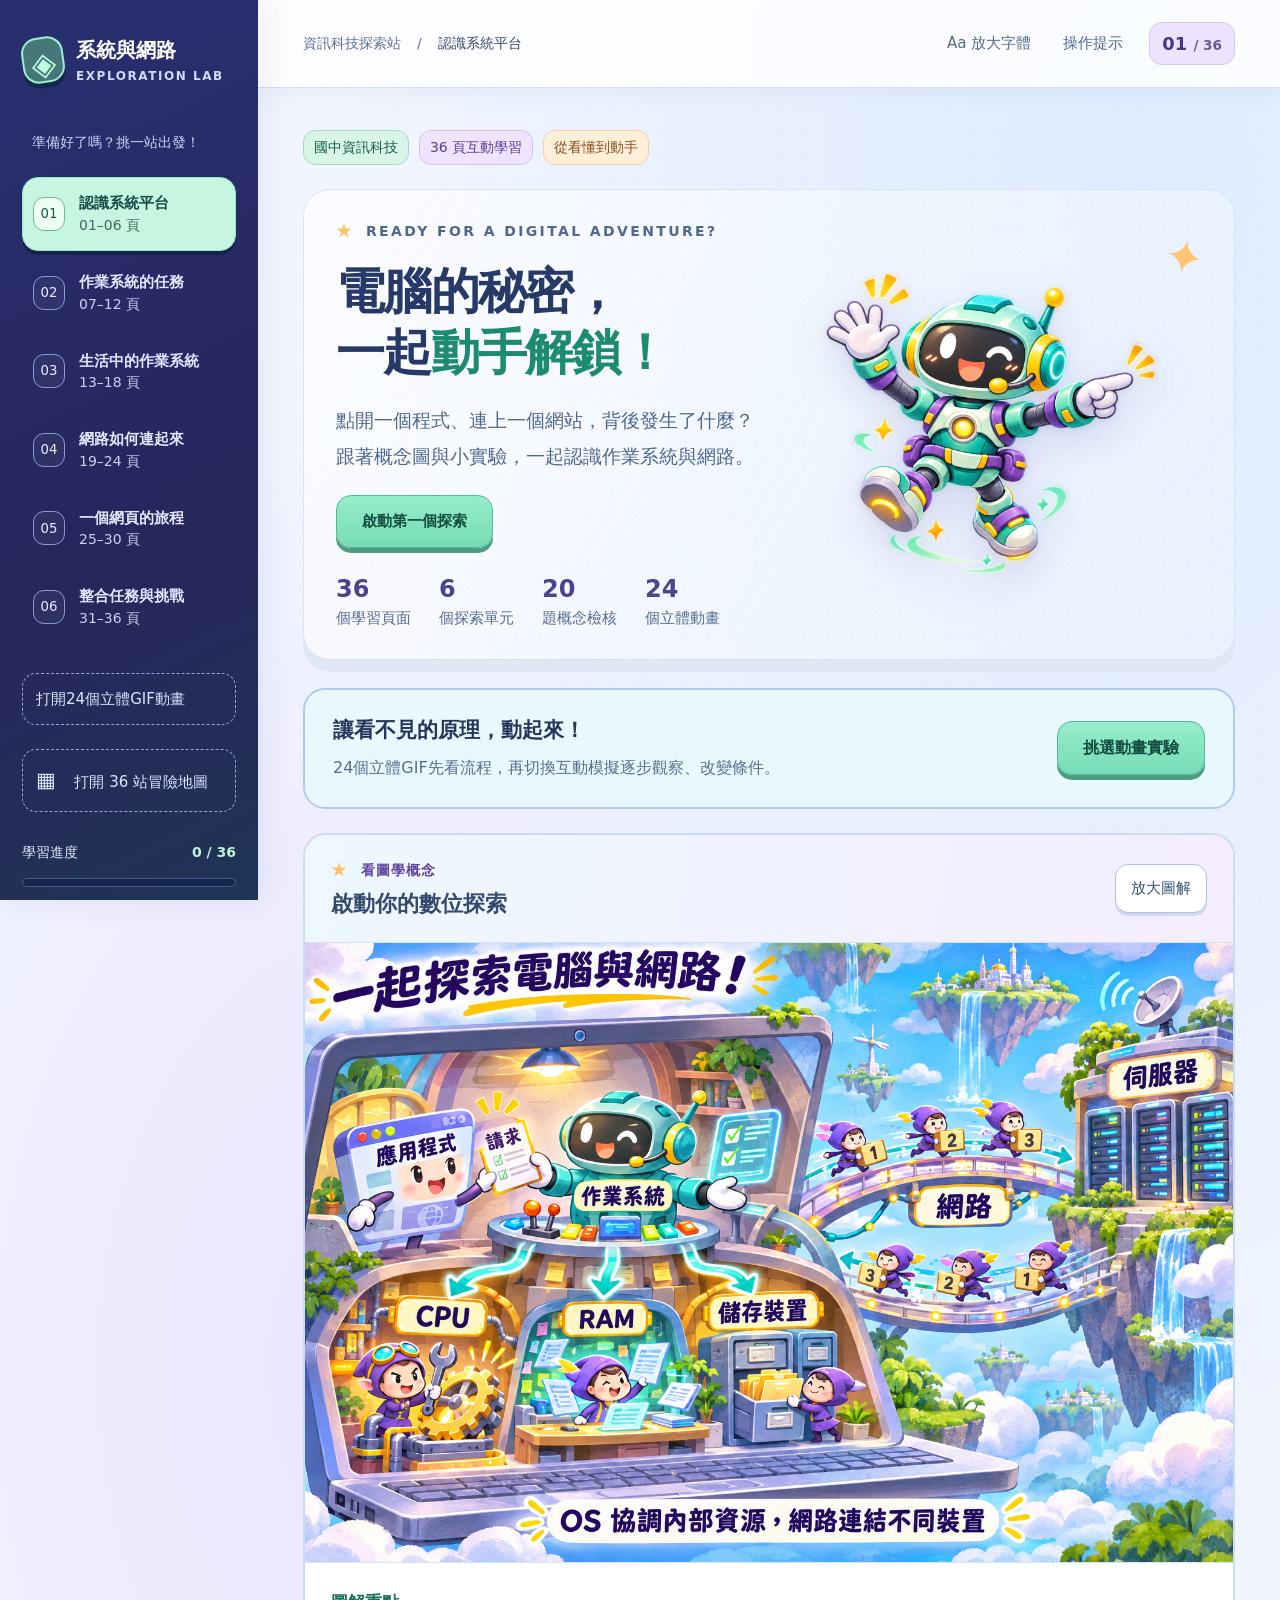
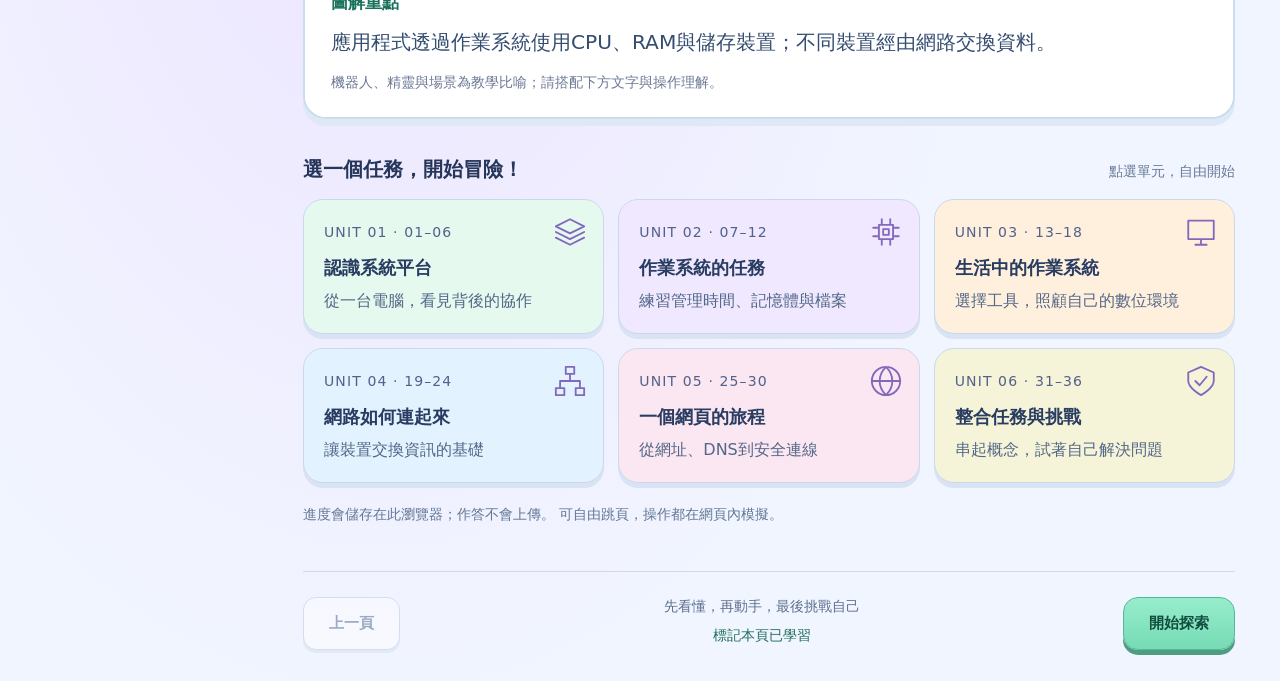
==== commit afa3c286: "Add 24 polished 3D GIF simulations to the system and network course" ====
--- a/system-network-lab/index.html
+++ b/system-network-lab/index.html
@@ -4,17 +4,22 @@
   <meta charset="UTF-8">
   <meta name="viewport" content="width=device-width,initial-scale=1">
   <meta name="theme-color" content="#101724">
-  <meta name="description" content="36 頁互動式資訊科技學習：透過概念圖、操作模擬與即時解析，認識作業系統與網路。">
+  <meta name="description" content="36 頁互動式資訊科技學習與24個立體GIF動畫：透過概念圖、操作模擬與即時解析，認識作業系統與網路。">
   <title>系統與網路探索站｜36 個互動學習任務</title>
   <link rel="icon" href="assets/favicon.svg" type="image/svg+xml">
-  <link rel="stylesheet" href="style.css">
-  <link rel="stylesheet" href="adventure.css">
-  <link rel="stylesheet" href="core.css">
-  <script defer src="lessons.js"></script>
-  <script defer src="core-data.js"></script>
-  <script defer src="question-visuals.js"></script>
-  <script defer src="core.js"></script>
-  <script defer src="app.js"></script>
+  <link rel="stylesheet" href="style.css?v=7">
+  <link rel="stylesheet" href="adventure.css?v=7">
+  <link rel="stylesheet" href="core.css?v=7">
+  <link rel="stylesheet" href="animations.css?v=7">
+  <script defer src="lessons.js?v=7"></script>
+  <script defer src="core-data.js?v=7"></script>
+  <script defer src="question-visuals.js?v=7"></script>
+  <script defer src="simulations-system.js?v=7"></script>
+  <script defer src="simulations-devices.js?v=7"></script>
+  <script defer src="simulations-network.js?v=7"></script>
+  <script defer src="animations.js?v=7"></script>
+  <script defer src="core.js?v=7"></script>
+  <script defer src="app.js?v=7"></script>
 </head>
 <body>
   <a class="skip" href="#main">跳到學習內容</a>
@@ -22,6 +27,7 @@
     <a class="brand" href="#/lesson/1"><span class="brand-mark" aria-hidden="true">◈</span><span>系統與網路<span class="brand-sub">EXPLORATION LAB</span></span></a>
     <div class="sidebar-label">準備好了嗎？挑一站出發！</div>
     <nav id="unit-nav" aria-label="六個學習單元"></nav>
+    <button class="all-pages" data-open-animation-library>打開24個立體GIF動畫</button>
     <button class="all-pages" id="open-map"><span aria-hidden="true">▦</span> 打開 36 站冒險地圖</button>
     <div class="sidebar-bottom"><div class="progress-caption"><span>學習進度</span><strong id="progress-label">0 / 36</strong></div><div class="progress-track"><div id="progress-bar"></div></div><p>每次動手，都能發現新線索！</p><button class="text-button" id="teaching-button">教學與使用說明</button></div>
   </aside>
--- a/system-network-lab/animations.css
+++ b/system-network-lab/animations.css
@@ -0,0 +1,26 @@
+.hero-mini{flex-wrap:wrap}
+.animation-launches{margin:1.7rem 0 2rem;padding:26px;border:2px solid #a9c4ef;background:linear-gradient(120deg,#ecf8ff,#f0ebff);border-radius:26px;box-shadow:0 7px 0 #d7e2fb}
+.animation-section-head{display:flex;justify-content:space-between;align-items:center;gap:18px;margin-bottom:20px}.animation-section-head h2{font-size:1.35rem;line-height:1.5;margin:0}.animation-section-head .eyebrow{margin:0 0 8px;color:#6250a6}
+.animation-launch-grid{display:grid;grid-template-columns:repeat(2,minmax(0,1fr));gap:18px}.animation-card{display:grid;grid-template-columns:54px minmax(0,1fr);gap:10px 16px;padding:24px;border:1px solid #c6d3f1;background:#fff;border-radius:21px;box-shadow:0 5px 0 #dce4f6}.animation-card-icon{color:#6452ab;display:grid;place-items:center;border-radius:16px;background:#e9e5ff;height:58px}.animation-card h3{font-size:1.1rem;margin:0 0 9px;line-height:1.6}.animation-card p{font-size:1rem;margin:0;color:#556889;line-height:1.8}.animation-card-actions{grid-column:1/-1;display:flex;gap:12px;flex-wrap:wrap;margin-top:10px}.animation-card button{font-size:1rem;line-height:1.6;white-space:normal}
+.animation-dialog{width:min(1380px,96vw);max-width:none;padding:0;border:2px solid #b0bfe4;border-radius:26px;max-height:94vh;background:#f7f9ff;color:#2b395c;box-shadow:0 20px 90px #151c4766}
+.animation-dialog::backdrop,.animation-library::backdrop{background:#1e244775;backdrop-filter:blur(5px)}
+.animation-dialog-head{display:flex;align-items:flex-start;justify-content:space-between;gap:20px;padding:25px 30px 20px;background:#edf1ff;border-bottom:1px solid #c7d2ef}.animation-dialog-head h2{font-size:1.6rem;line-height:1.4;margin:5px 0 10px}.animation-dialog-head p{font-size:1rem;line-height:1.8;margin:0;max-width:1000px;color:#536789}.animation-dialog-head .eyebrow{color:#6549a9;font-size:.9rem;font-weight:750}.animation-dialog-head .icon-button{flex-shrink:0}
+.animation-body{padding:24px 30px 30px}.animation-settings{display:flex;gap:18px;flex-wrap:wrap;margin-bottom:23px}.animation-setting{flex:1 1 220px;min-width:0}.animation-setting>label{display:block;font-size:1rem;font-weight:750;margin-bottom:8px}.animation-setting select,.animation-speed select{width:100%;border:2px solid #b7c7e8;color:#30426a;background:#fff;border-radius:12px;padding:11px 34px 11px 13px;font:inherit;font-size:1rem;min-height:46px;appearance:none;background-image:url("data:image/svg+xml,%3Csvg xmlns='http://www.w3.org/2000/svg' width='16' height='12' viewBox='0 0 16 12'%3E%3Cpath d='m3 4 5 5 5-5' fill='none' stroke='%235e6090' stroke-width='2'/%3E%3C/svg%3E");background-repeat:no-repeat;background-position:right 13px center}
+.animation-range{display:flex;align-items:center;gap:16px;min-height:46px}.animation-range input{min-width:70px;flex:1;accent-color:#7252bf}.animation-range output{font-size:1rem;font-weight:750;white-space:nowrap;color:#4d4090}
+.animation-scene{border:2px solid #c2d1ed;background:radial-gradient(ellipse at 20% 5%,#f7fbff,#f0f4ff);border-radius:22px;overflow:auto;max-width:100%;box-shadow:inset 0 0 30px #b2c0ee16}.animation-scene svg{display:block;width:100%;min-width:640px;height:auto}.animation-pan-note{font-size:.9rem;color:#62718f;line-height:1.8;margin:10px 0 20px}
+.animation-narration{background:#fff;border:1px solid #c9d7ef;border-left:6px solid #7f62bd;border-radius:16px;padding:20px 23px;margin:20px 0}.animation-step-meta{display:flex;justify-content:space-between;gap:18px;align-items:baseline}.animation-step-meta strong{font-size:1.15rem;color:#41366d}.animation-step-meta span{font-size:1rem;color:#645a83;white-space:nowrap}#animation-explanation{font-size:1.08rem;line-height:1.9;margin:12px 0 18px;min-height:3.7em}.animation-progress{height:10px;background:#e2e7f7;border-radius:20px;overflow:hidden}.animation-progress i{display:block;height:100%;width:0;background:linear-gradient(90deg,#8870cb,#43b89e);border-radius:20px}.animation-narration #animation-play-status{font-size:.95rem;margin:12px 0 0;line-height:1.8;color:#58716c}
+.animation-player{display:flex;flex-wrap:wrap;justify-content:space-between;gap:20px;align-items:flex-start}.animation-play-buttons{display:flex;gap:12px;flex-wrap:wrap}.animation-player button{font-size:1rem;line-height:1.5;min-height:48px;white-space:normal}.animation-speed{display:flex;align-items:center;gap:12px;flex-wrap:wrap;font-size:1rem}.animation-speed>select{width:auto;min-width:160px}.animation-speed label{font-size:1rem}.animation-reduced{display:flex;align-items:center;gap:9px;cursor:pointer}.animation-reduced input{width:20px;height:20px;accent-color:#7252bf}.animation-timing-note{font-size:.9rem;color:#63718b;margin:16px 0 24px;line-height:1.8}.animation-observe{padding:20px 24px;border:1px solid #e6ce8e;background:#fff5d8;border-radius:18px}.animation-observe strong{color:#815d22;font-size:1.05rem}.animation-observe p{margin:9px 0 0;line-height:1.9;font-size:1.05rem}.animation-limit{font-size:.95rem;line-height:1.85;color:#596c88;margin:20px 0}.animation-related{display:flex;gap:16px;align-items:center;flex-wrap:wrap}.animation-related button{font-size:1rem}
+.animation-library{width:min(1320px,96vw);max-width:none;border:2px solid #bac9e7;border-radius:26px;padding:0;background:#f7f9ff;color:#2b395c;max-height:94vh}.animation-library-body{padding:26px 30px}.animation-library-body>section{margin-bottom:30px}.animation-library-body>section>h3{font-size:1.35rem;line-height:1.6}.animation-library-grid{display:grid;grid-template-columns:repeat(3,minmax(0,1fr));gap:16px}.animation-library-grid article{padding:22px;border:1px solid #c5d1ed;background:#fff;border-radius:18px;min-width:0}.animation-library-grid article>span{font-size:.95rem;color:#6d559e}.animation-library-grid h4{font-size:1.08rem;line-height:1.6;margin:9px 0}.animation-library-grid p{font-size:1rem;line-height:1.8;color:#596a89}.animation-library-grid button{font-size:1rem;white-space:normal}
+.animation-home-link{display:flex;align-items:center;justify-content:space-between;gap:20px;flex-wrap:wrap;padding:24px 28px;margin:24px 0;border:2px solid #b4caec;border-radius:22px;background:#e9f7ff}.animation-home-link h2{font-size:1.3rem;margin:0 0 7px;line-height:1.6}.animation-home-link p{font-size:1rem;margin:0;line-height:1.8;color:#576d8b}.animation-home-link button{font-size:1rem}
+@media(max-width:1050px){.animation-launch-grid{grid-template-columns:1fr}.animation-library-grid{grid-template-columns:repeat(2,minmax(0,1fr))}}
+@media(max-width:700px){.animation-launches{padding:20px 16px;border-radius:21px}.animation-section-head{align-items:flex-start;flex-direction:column}.animation-card{padding:20px 17px;grid-template-columns:48px minmax(0,1fr);gap:12px}.animation-card-icon{height:50px}.animation-card-icon svg{width:40px;height:40px}.animation-dialog-head{padding:22px 18px 18px;gap:10px}.animation-dialog-head h2{font-size:1.35rem}.animation-body{padding:20px 16px 26px}.animation-step-meta{align-items:start}.animation-step-meta strong{font-size:1.08rem}.animation-narration{padding:18px}.animation-narration p{min-height:0!important}.animation-library-grid{grid-template-columns:1fr}.animation-library-body{padding:20px 18px}.animation-settings{gap:16px}.animation-observe{padding:18px}.animation-home-link{padding:22px 20px}.animation-player{gap:18px}.animation-speed{gap:10px}.animation-play-buttons{gap:9px}}
+@media(prefers-reduced-motion:reduce){.animation-progress i{transition:none}.animation-dialog::backdrop,.animation-library::backdrop{backdrop-filter:none}}
+/* Illustrated GIF demonstrations and the original step-by-step laboratory. */
+.animation-card{display:flex;flex-direction:column;padding:0;gap:0;overflow:hidden;transition:border-color .2s,box-shadow .2s}.animation-card:hover{border-color:#9c8ac8;box-shadow:0 7px 0 #dce4f6,0 15px 26px #5447830d}.animation-card-preview,.animation-library-preview{position:relative;overflow:hidden;background:linear-gradient(135deg,#d9e6ff,#ece6ff)}.animation-thumbnail{display:block;width:100%;height:auto;aspect-ratio:16/9;object-fit:cover}.animation-preview-badge{position:absolute;left:15px;bottom:13px;padding:6px 12px;background:#27324eeb;color:#fff;border:1px solid #ffffff60;border-radius:100px;font-size:.76rem;font-weight:800;letter-spacing:.07em;box-shadow:0 2px 12px #202c4b20}.animation-card-copy{padding:23px 24px 0}.animation-card-actions{padding:0 24px 24px;margin-top:20px;align-items:center;justify-content:space-between;gap:12px}.animation-card-actions>span{color:#6c6c89;font-size:.88rem;line-height:1.6}.animation-card-actions .primary{display:inline-flex;align-items:center;justify-content:center;gap:18px}.animation-card-actions .primary>span{font-size:.75em}.animation-library-grid article{padding:0 0 22px;overflow:hidden;display:flex;flex-direction:column}.animation-library-grid article>span,.animation-library-grid h4,.animation-library-grid p{margin-left:22px;margin-right:22px}.animation-library-grid article>span{display:block;margin-top:19px}.animation-library-grid h4{margin-top:8px;margin-bottom:0}.animation-library-grid p{margin-top:10px;flex:1}.animation-library-grid button{margin:3px 22px 0;align-self:flex-start}.animation-library-preview .animation-preview-badge{left:12px;bottom:11px;font-size:.7rem}.animation-library-preview .animation-thumbnail{aspect-ratio:16/9}
+.animation-dialog{width:min(1320px,96vw);background:#f8faff}.animation-dialog-head{background:linear-gradient(110deg,#f0f5ff,#f1edff);padding-bottom:22px}.animation-dialog-head h2{letter-spacing:.015em}.animation-dialog-head .icon-button{background:#ffffffb3;border:1px solid #c4cde6;box-shadow:0 3px 0 #dae1f4}.animation-mode-tabs{display:flex;gap:8px;background:#e7edf8;padding:6px;border:1px solid #d1dbed;border-radius:16px;margin-bottom:23px;width:fit-content;max-width:100%}.animation-mode-tabs [role=tab]{border:1px solid transparent;border-radius:11px;background:transparent;color:#586987;font:inherit;font-size:1rem;line-height:1.5;font-weight:750;padding:12px 24px;cursor:pointer;transition:background .15s,box-shadow .15s}.animation-mode-tabs [role=tab][aria-selected=true]{background:#fff;color:#503f86;border-color:#d1c5e9;box-shadow:0 3px 8px #526d9d13}.animation-mode-tabs [role=tab]:hover{color:#493378;background:#ffffff80}.animation-mode-tabs [role=tab]:focus-visible,.animation-mode-panel:focus-visible{outline:3px solid #8e6acc;outline-offset:3px}.animation-mode-panel[hidden]{display:none!important}.animation-mode-panel{outline:none}.animation-gif-context{display:flex;align-items:center;gap:15px;flex-wrap:wrap;margin:0 0 15px}.animation-context-label{font-size:.83rem;font-weight:800;letter-spacing:.06em;color:#6d5c91;white-space:nowrap}#animation-gif-scenario{display:flex;gap:8px;flex-wrap:wrap}#animation-gif-scenario>span{display:inline-flex;gap:9px;align-items:center;padding:7px 12px;border:1px solid #d5dfed;border-radius:9px;background:#fff;color:#344869;font-size:.89rem;line-height:1.5}#animation-gif-scenario b{font-weight:500;color:#6d7891}.animation-gif-stage{position:relative;isolation:isolate;display:flex;align-items:center;justify-content:center;overflow:hidden;height:min(53vw,55vh,660px);min-height:240px;background:radial-gradient(ellipse at 50% 30%,#e9f4ff,#e4eafa 80%);border:1px solid #b9cbea;border-radius:21px;box-shadow:0 8px 30px #35558212,inset 0 0 25px #ffffff80}.animation-gif-stage>img{display:block;width:100%;height:100%;object-fit:contain;position:relative;z-index:0}.animation-gif-topline{position:absolute;top:16px;left:16px;right:16px;display:flex;align-items:center;justify-content:space-between;gap:12px;pointer-events:none;z-index:1}.animation-gif-label,#animation-gif-state{border:1px solid #ffffffb0;background:#fffffff0;box-shadow:0 2px 14px #273f6f14;border-radius:100px;font-size:.78rem;line-height:1.5;padding:6px 12px;font-weight:750;color:#435472}.animation-gif-label{color:#5c468b}#animation-gif-state:before{display:inline-block;content:'';width:6px;height:6px;border-radius:50%;background:#72a4bd;margin-right:7px;vertical-align:middle}.animation-gif-stage[aria-busy=false] #animation-gif-state{background:#fffffff0}.animation-gif-loading{position:absolute;inset:0;z-index:2;display:flex;align-items:center;justify-content:center;gap:11px;padding:35px;text-align:center;color:#445a7c;font-size:1rem;line-height:1.8;background:#edf3ffc9;backdrop-filter:blur(4px)}.animation-gif-loading[hidden]{display:none!important}.animation-loading-dot{width:9px;height:9px;background:#7d61b4;border-radius:50%;box-shadow:16px 0 0 #7d61b466;flex:0 0 auto;margin-right:17px}.animation-gif-stage.has-error>img{visibility:hidden}.animation-gif-stage.has-error .animation-loading-dot{display:none}.animation-gif-controls{display:flex;align-items:center;justify-content:space-between;gap:15px;flex-wrap:wrap;margin-top:20px}.animation-gif-controls button{min-height:48px;font-size:1rem;line-height:1.6}.animation-gif-controls #animation-gif-play{min-width:135px}.animation-gif-controls #animation-gif-status{font-size:.9rem;color:#5b6e8e;line-height:1.8;margin:0}.animation-gif-pause-note{font-size:.87rem;line-height:1.8;color:#6c7690;margin:11px 0 0}.animation-gif-note{padding:14px 17px;margin:18px 0 0;border:1px solid #d1def0;border-radius:12px;background:#edf4ff;color:#4b6080;font-size:.94rem;line-height:1.85}.animation-gif-outline{margin:25px 0 24px}.animation-gif-outline>strong{font-size:1rem;color:#4c3f70}.animation-gif-outline ol{list-style:none;counter-reset:gif-step;display:flex;gap:10px;flex-wrap:wrap;padding:0;margin:13px 0 0}.animation-gif-outline li{counter-increment:gif-step;display:flex;align-items:center;gap:8px;padding:10px 12px;border:1px solid #d8dfef;background:#fff;border-radius:12px;color:#4f5d7a;font-size:.88rem;line-height:1.7}.animation-gif-outline li:before{content:counter(gif-step);display:grid;place-items:center;flex:0 0 auto;width:23px;height:23px;border-radius:50%;background:#ede8f9;color:#6b509e;font-size:.77rem;font-weight:800}.animation-observe{margin-top:24px}#animation-interactive-panel .animation-settings{margin-top:5px}
+@media(max-width:900px){.animation-gif-stage{height:min(53vw,52vh);min-height:210px}.animation-gif-controls{align-items:flex-start;gap:10px}.animation-gif-controls #animation-gif-status{width:100%}.animation-gif-outline li{flex:1 1 180px}.animation-card-actions{align-items:flex-start;flex-direction:column}.animation-gif-topline{top:12px;left:12px;right:12px}}
+@media(max-width:700px){.animation-card{padding:0;gap:0}.animation-card-copy{padding:20px 20px 0}.animation-card-actions{padding:0 20px 22px;margin-top:18px;gap:10px}.animation-thumbnail{aspect-ratio:16/9}.animation-preview-badge{left:12px;bottom:12px}.animation-mode-tabs{width:100%;gap:4px;padding:5px;border-radius:13px;margin-bottom:20px}.animation-mode-tabs [role=tab]{flex:1;padding:11px 8px;font-size:.94rem}.animation-gif-context{gap:9px;margin-bottom:12px}#animation-gif-scenario{gap:6px}#animation-gif-scenario>span{font-size:.84rem;padding:6px 9px;gap:7px}.animation-gif-stage{height:auto;aspect-ratio:16/9;min-height:180px;border-radius:15px}.animation-gif-stage>img{position:absolute;inset:0}.animation-gif-topline{top:9px;left:9px;right:9px;gap:6px}.animation-gif-label,#animation-gif-state{font-size:.67rem;padding:4px 8px}.animation-gif-controls{margin-top:16px}.animation-gif-controls .animation-play-buttons{width:100%;gap:8px}.animation-gif-controls button{font-size:.94rem;padding-left:13px;padding-right:13px}.animation-gif-controls #animation-gif-play{min-width:0}.animation-gif-controls #animation-gif-to-interactive{flex:1 0 100%;margin-top:2px}.animation-gif-note{padding:13px 14px;font-size:.89rem}.animation-gif-outline{margin-top:21px}.animation-gif-outline li{padding:9px 10px;font-size:.83rem;flex:1 1 135px}.animation-gif-outline ol{gap:8px}.animation-library-grid article{padding:0 0 21px}.animation-library-grid article>span,.animation-library-grid h4,.animation-library-grid p{margin-left:20px;margin-right:20px}.animation-library-grid button{margin-left:20px;margin-right:20px}}
+@media(prefers-reduced-motion:reduce){.animation-card,.animation-mode-tabs [role=tab]{transition:none}.animation-gif-loading{backdrop-filter:none}}
+
+/* Keep the labels in the GIF readable and the caption unobstructed. */
+.animation-gif-stage{display:block;height:auto;min-height:0;max-height:70vh;aspect-ratio:auto;overflow:auto}.animation-gif-stage>img{position:static;width:100%;height:auto;min-width:640px}.animation-gif-topline{display:none}
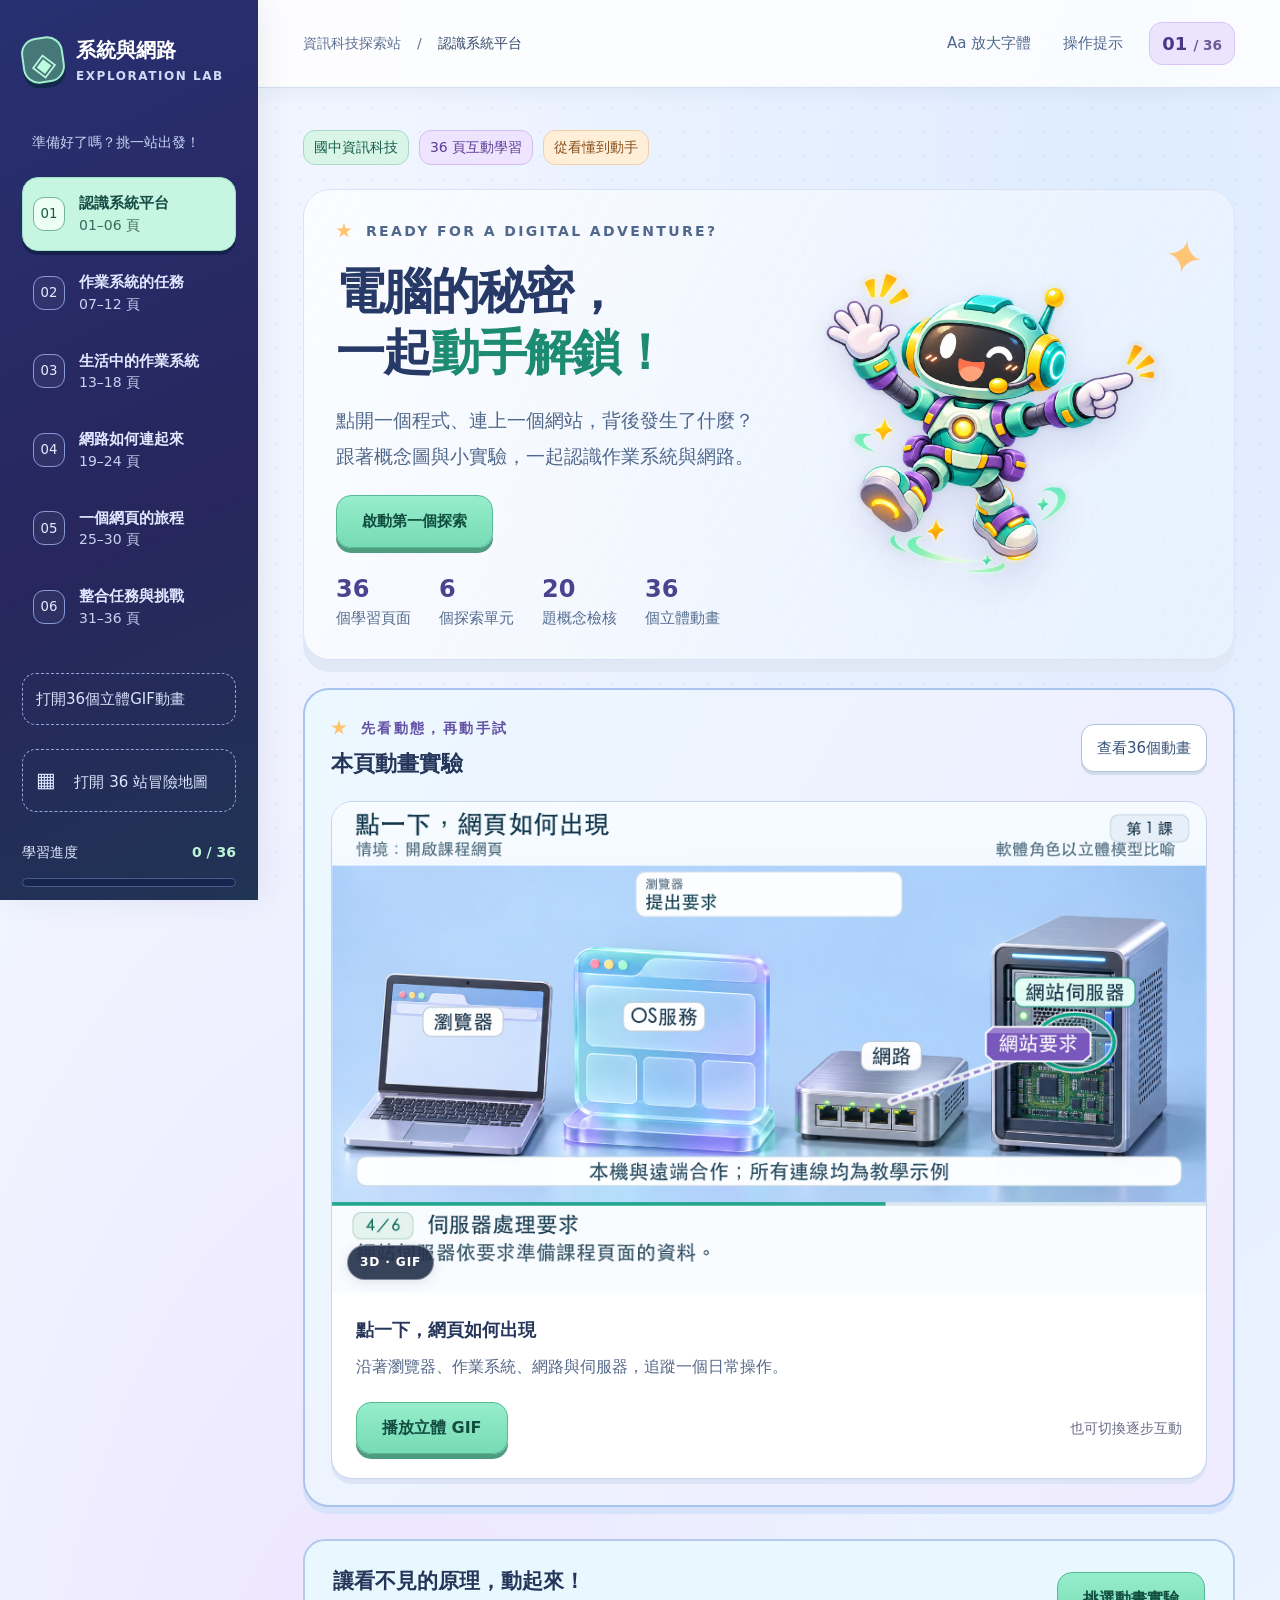
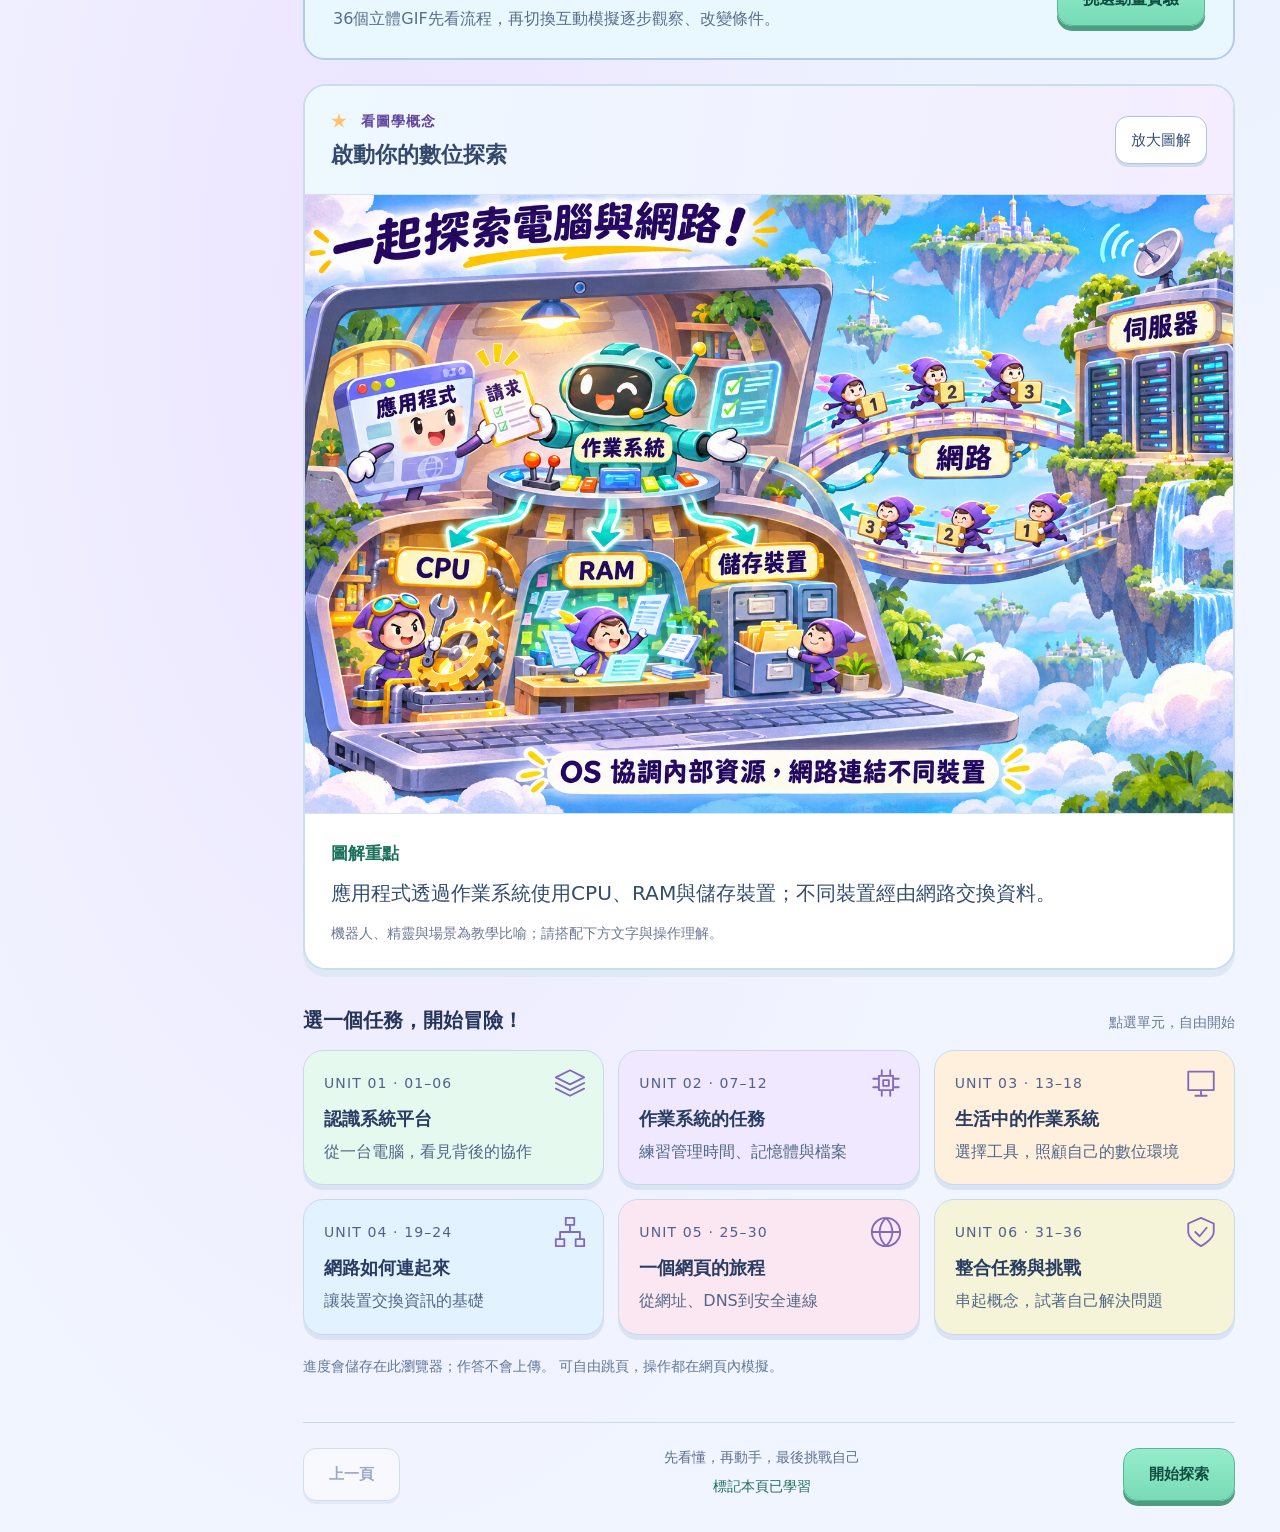
==== commit b910e171: "Give all 36 lessons a matching animated simulation and correct teaching flows" ====
--- a/system-network-lab/index.html
+++ b/system-network-lab/index.html
@@ -4,22 +4,23 @@
   <meta charset="UTF-8">
   <meta name="viewport" content="width=device-width,initial-scale=1">
   <meta name="theme-color" content="#101724">
-  <meta name="description" content="36 頁互動式資訊科技學習與24個立體GIF動畫：透過概念圖、操作模擬與即時解析，認識作業系統與網路。">
+  <meta name="description" content="36 頁互動式資訊科技學習與36個立體GIF動畫：透過概念圖、操作模擬與即時解析，認識作業系統與網路。">
   <title>系統與網路探索站｜36 個互動學習任務</title>
   <link rel="icon" href="assets/favicon.svg" type="image/svg+xml">
-  <link rel="stylesheet" href="style.css?v=7">
-  <link rel="stylesheet" href="adventure.css?v=7">
-  <link rel="stylesheet" href="core.css?v=7">
-  <link rel="stylesheet" href="animations.css?v=7">
-  <script defer src="lessons.js?v=7"></script>
-  <script defer src="core-data.js?v=7"></script>
-  <script defer src="question-visuals.js?v=7"></script>
-  <script defer src="simulations-system.js?v=7"></script>
-  <script defer src="simulations-devices.js?v=7"></script>
-  <script defer src="simulations-network.js?v=7"></script>
-  <script defer src="animations.js?v=7"></script>
-  <script defer src="core.js?v=7"></script>
-  <script defer src="app.js?v=7"></script>
+  <link rel="stylesheet" href="style.css?v=8">
+  <link rel="stylesheet" href="adventure.css?v=8">
+  <link rel="stylesheet" href="core.css?v=8">
+  <link rel="stylesheet" href="animations.css?v=8">
+  <script defer src="lessons.js?v=8"></script>
+  <script defer src="core-data.js?v=8"></script>
+  <script defer src="question-visuals.js?v=8"></script>
+  <script defer src="simulations-system.js?v=8"></script>
+  <script defer src="simulations-devices.js?v=8"></script>
+  <script defer src="simulations-network.js?v=8"></script>
+  <script defer src="simulations-extra.js?v=8"></script>
+  <script defer src="animations.js?v=8"></script>
+  <script defer src="core.js?v=8"></script>
+  <script defer src="app.js?v=8"></script>
 </head>
 <body>
   <a class="skip" href="#main">跳到學習內容</a>
@@ -27,7 +28,7 @@
     <a class="brand" href="#/lesson/1"><span class="brand-mark" aria-hidden="true">◈</span><span>系統與網路<span class="brand-sub">EXPLORATION LAB</span></span></a>
     <div class="sidebar-label">準備好了嗎？挑一站出發！</div>
     <nav id="unit-nav" aria-label="六個學習單元"></nav>
-    <button class="all-pages" data-open-animation-library>打開24個立體GIF動畫</button>
+    <button class="all-pages" data-open-animation-library>打開36個立體GIF動畫</button>
     <button class="all-pages" id="open-map"><span aria-hidden="true">▦</span> 打開 36 站冒險地圖</button>
     <div class="sidebar-bottom"><div class="progress-caption"><span>學習進度</span><strong id="progress-label">0 / 36</strong></div><div class="progress-track"><div id="progress-bar"></div></div><p>每次動手，都能發現新線索！</p><button class="text-button" id="teaching-button">教學與使用說明</button></div>
   </aside>
--- a/system-network-lab/animations.css
+++ b/system-network-lab/animations.css
@@ -24,3 +24,5 @@
 
 /* Keep the labels in the GIF readable and the caption unobstructed. */
 .animation-gif-stage{display:block;height:auto;min-height:0;max-height:70vh;aspect-ratio:auto;overflow:auto}.animation-gif-stage>img{position:static;width:100%;height:auto;min-width:640px}.animation-gif-topline{display:none}
+
+.animation-launch-grid.single{grid-template-columns:minmax(0,1fr)}
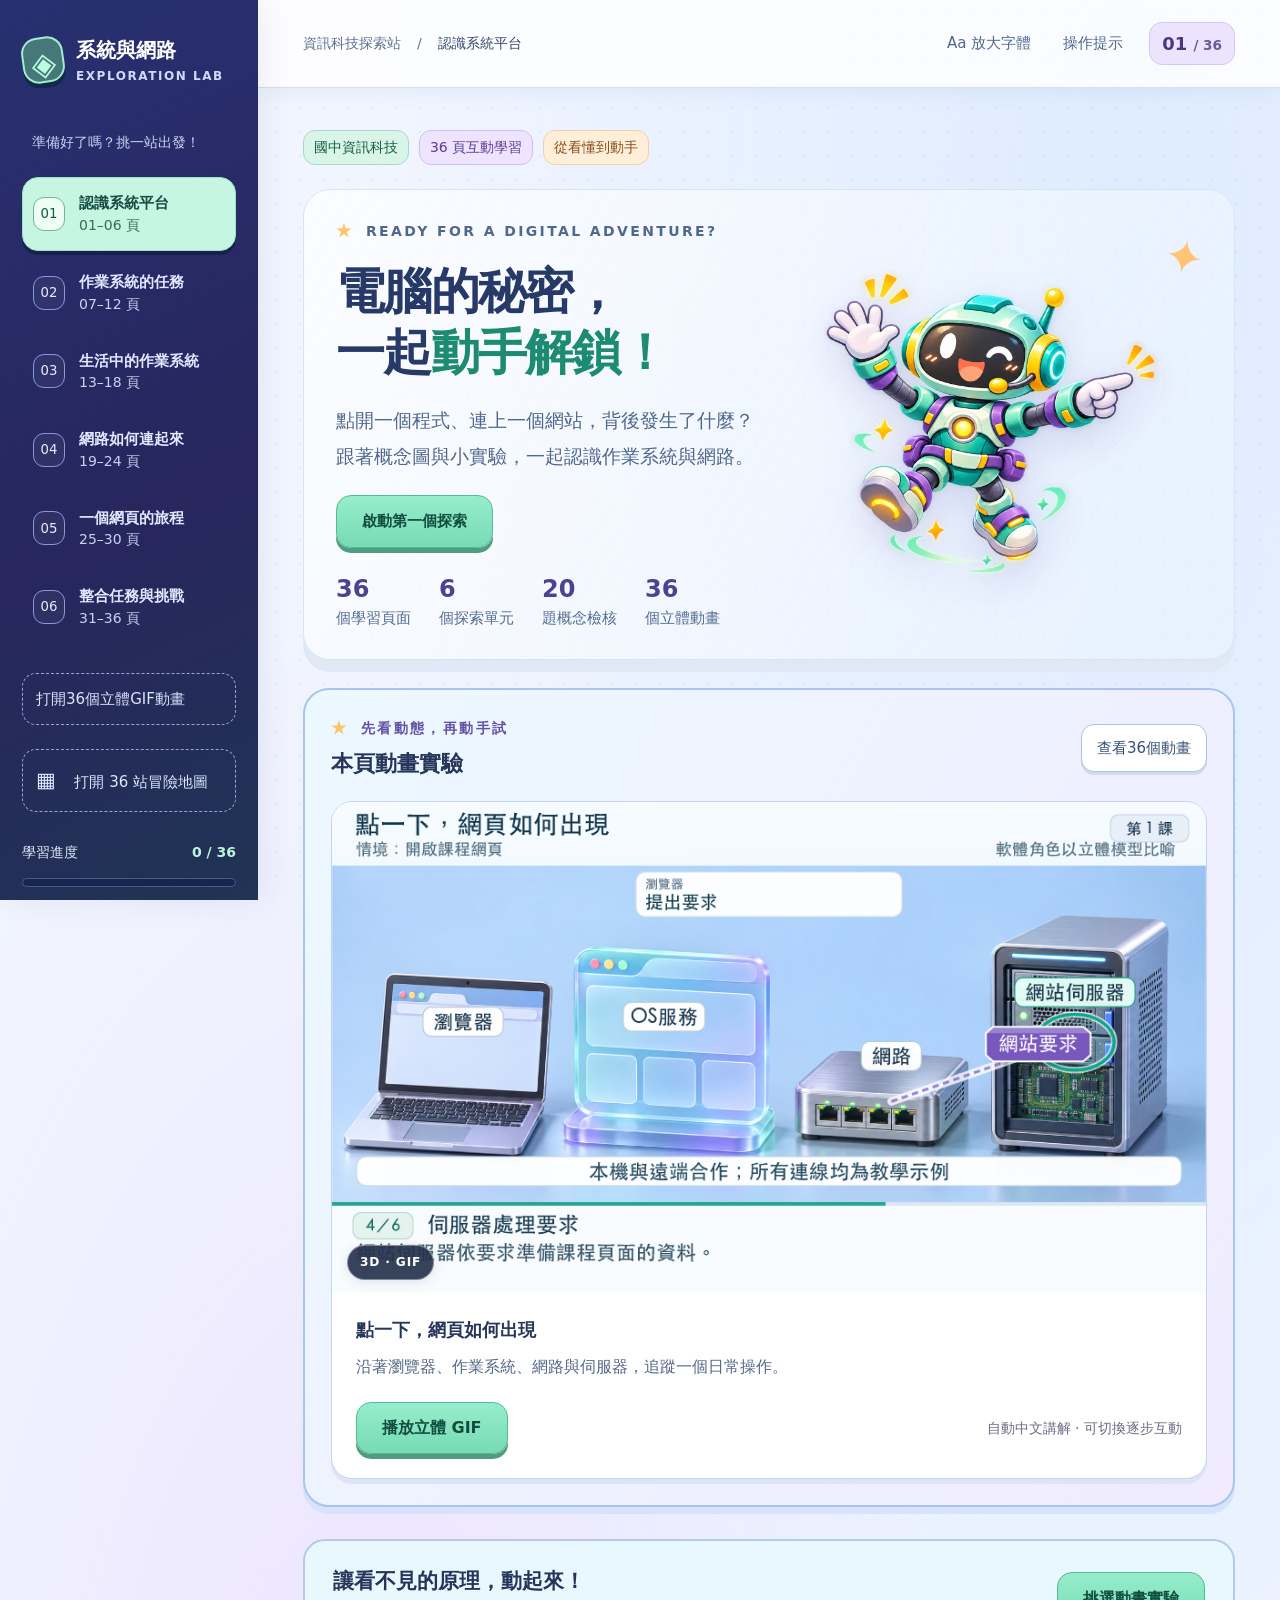
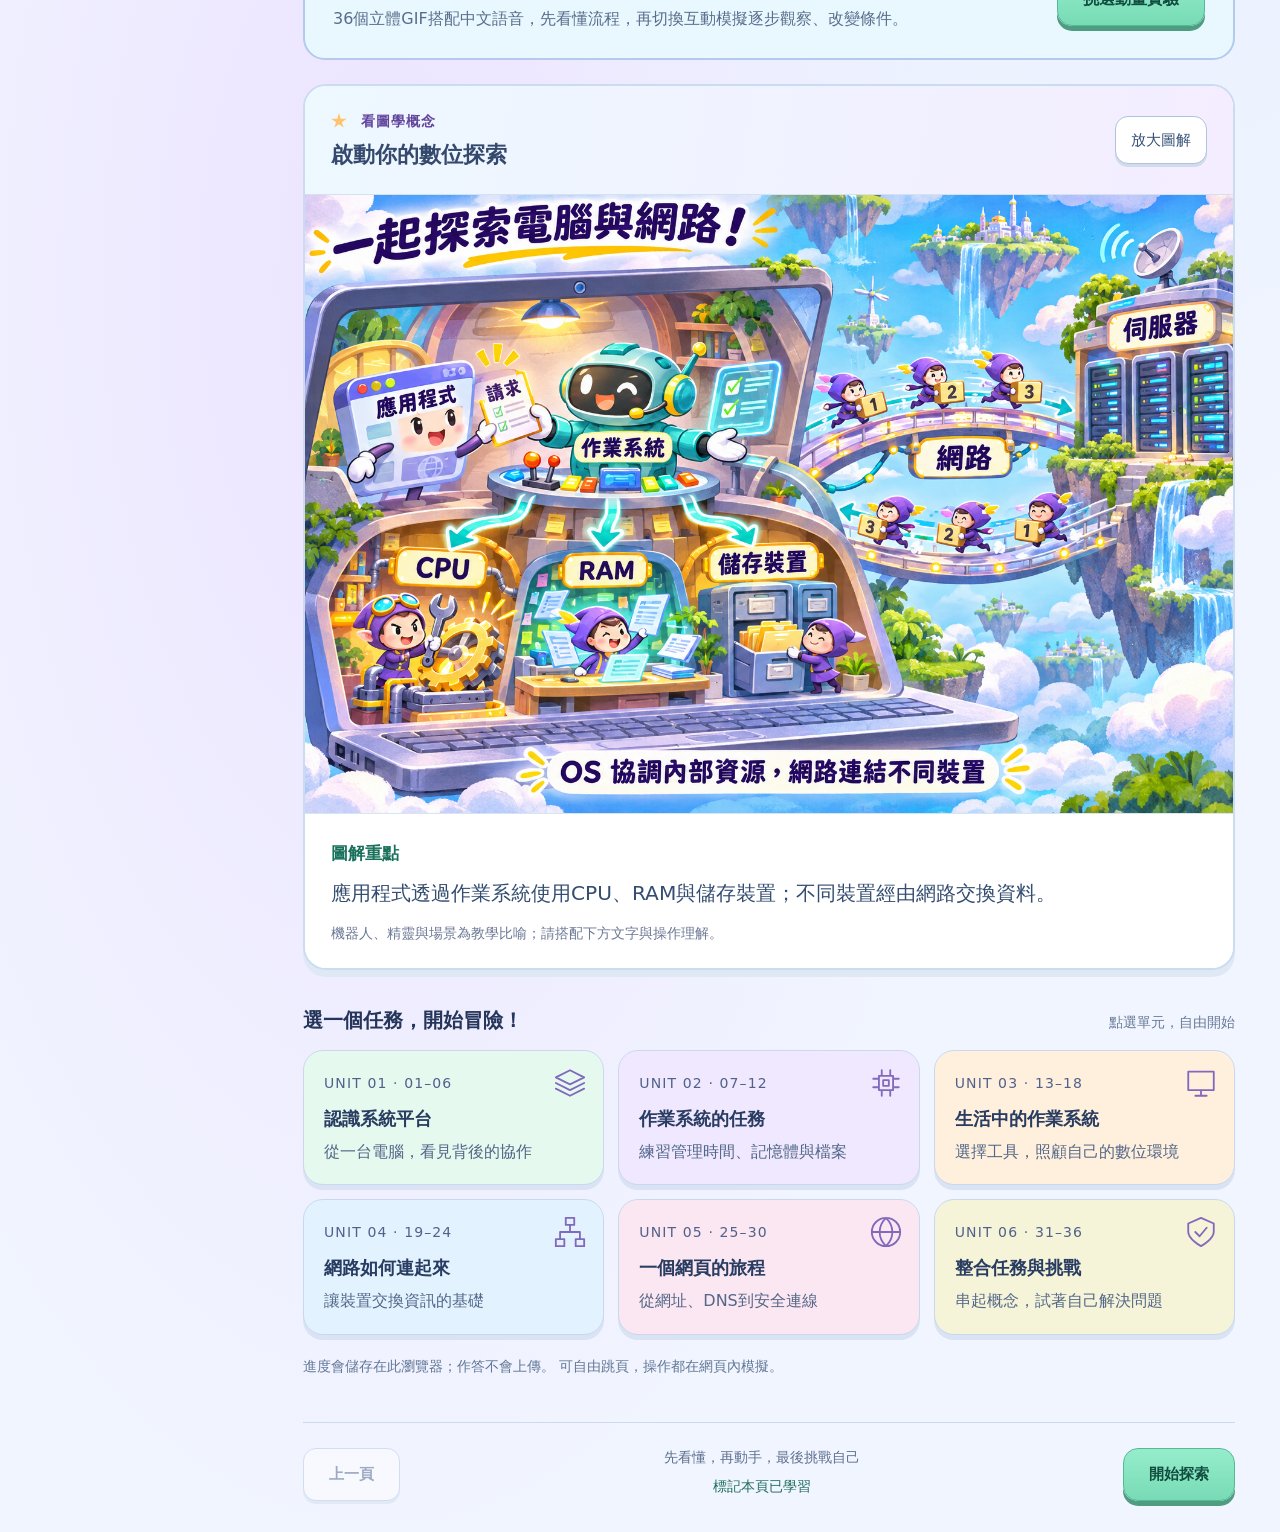
==== commit 316cb9c8: "Add Chinese narration and synchronized step playback to all 36 animations" ====
--- a/system-network-lab/index.html
+++ b/system-network-lab/index.html
@@ -4,13 +4,13 @@
   <meta charset="UTF-8">
   <meta name="viewport" content="width=device-width,initial-scale=1">
   <meta name="theme-color" content="#101724">
-  <meta name="description" content="36 頁互動式資訊科技學習與36個立體GIF動畫：透過概念圖、操作模擬與即時解析，認識作業系統與網路。">
+  <meta name="description" content="36 頁互動式資訊科技學習與36個立體GIF動畫，搭配中文語音講解：透過概念圖、操作模擬與即時解析，認識作業系統與網路。">
   <title>系統與網路探索站｜36 個互動學習任務</title>
   <link rel="icon" href="assets/favicon.svg" type="image/svg+xml">
   <link rel="stylesheet" href="style.css?v=8">
   <link rel="stylesheet" href="adventure.css?v=8">
   <link rel="stylesheet" href="core.css?v=8">
-  <link rel="stylesheet" href="animations.css?v=8">
+  <link rel="stylesheet" href="animations.css?v=9">
   <script defer src="lessons.js?v=8"></script>
   <script defer src="core-data.js?v=8"></script>
   <script defer src="question-visuals.js?v=8"></script>
@@ -18,9 +18,10 @@
   <script defer src="simulations-devices.js?v=8"></script>
   <script defer src="simulations-network.js?v=8"></script>
   <script defer src="simulations-extra.js?v=8"></script>
-  <script defer src="animations.js?v=8"></script>
+  <script defer src="animation-voice.js?v=9"></script>
+  <script defer src="animations.js?v=9"></script>
   <script defer src="core.js?v=8"></script>
-  <script defer src="app.js?v=8"></script>
+  <script defer src="app.js?v=9"></script>
 </head>
 <body>
   <a class="skip" href="#main">跳到學習內容</a>
--- a/system-network-lab/animations.css
+++ b/system-network-lab/animations.css
@@ -26,3 +26,13 @@
 .animation-gif-stage{display:block;height:auto;min-height:0;max-height:70vh;aspect-ratio:auto;overflow:auto}.animation-gif-stage>img{position:static;width:100%;height:auto;min-width:640px}.animation-gif-topline{display:none}
 
 .animation-launch-grid.single{grid-template-columns:minmax(0,1fr)}
+
+/* Spoken explanations share the same controls in both observation modes. */
+.animation-voice-panel{margin:0 0 24px;padding:20px 22px;border:1px solid #badfd4;border-radius:18px;background:linear-gradient(120deg,#e6f8f0,#f1f1ff);color:#2c4f59}
+.animation-voice-toolbar,.animation-voice-buttons,.animation-voice-label{display:flex;align-items:center;gap:12px;flex-wrap:wrap}
+.animation-voice-toolbar{justify-content:space-between}.animation-voice-label{font-size:1.06rem;font-weight:750}.animation-voice-label svg{flex:none;color:#237c6a}
+.animation-voice-buttons{gap:8px}.animation-voice-buttons button{min-height:44px;font-size:1rem;background:#fff}.animation-voice-buttons [aria-pressed=true]{border-color:#389c7e;background:#d1f3e4;color:#1a604c}
+#animation-voice-status{font-size:.94rem;line-height:1.7;margin:14px 0 8px;color:#426675}
+.animation-voice-caption{font-size:1.12rem;line-height:1.95;margin:0;padding:14px 16px;background:#ffffffd9;border-radius:12px;overflow-wrap:anywhere}
+.animation-voice-help{font-size:.9rem;line-height:1.8;margin:12px 0 0;color:#5d6c80}.animation-voice-panel[data-state=error] #animation-voice-status{color:#97415b}
+@media(max-width:700px){.animation-voice-panel{padding:17px 15px}.animation-voice-toolbar{align-items:flex-start;gap:14px}.animation-voice-buttons{width:100%}.animation-voice-buttons button{flex:1}.animation-voice-caption{font-size:1.08rem;padding:12px}}
